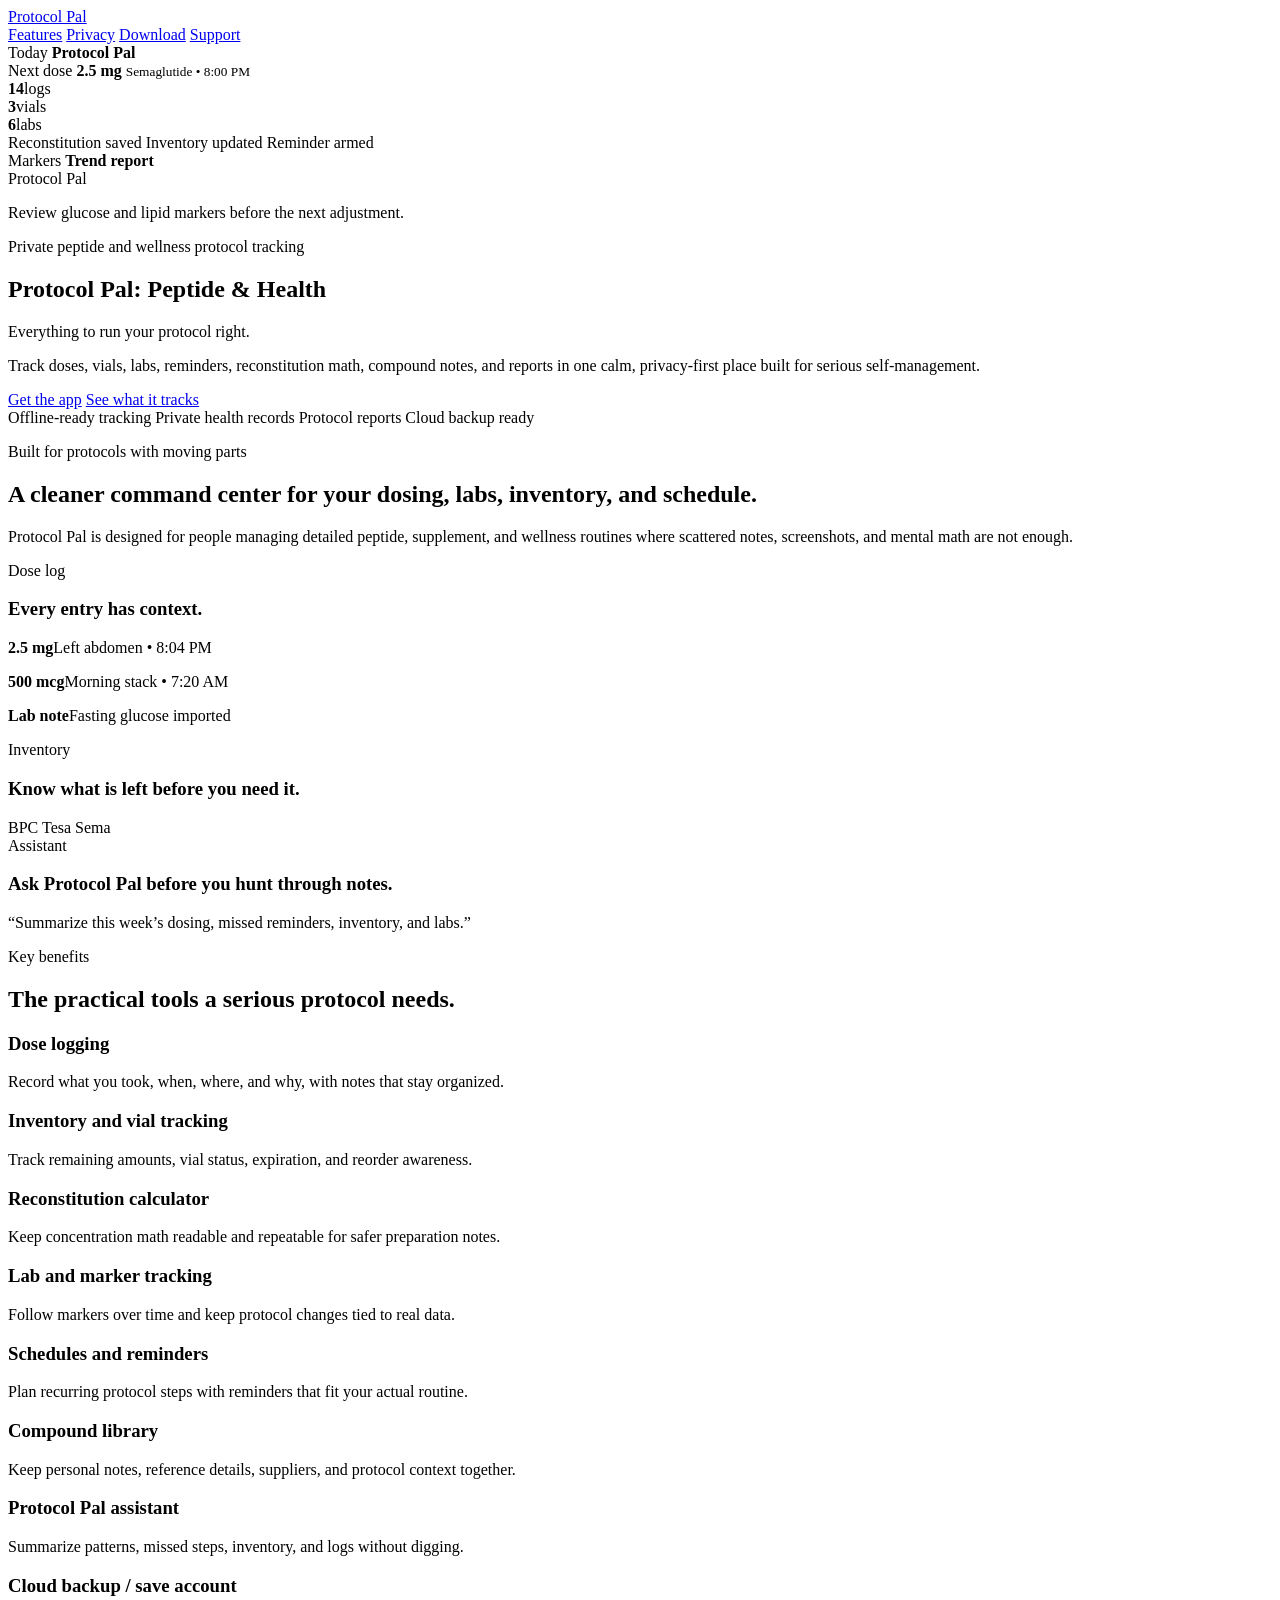
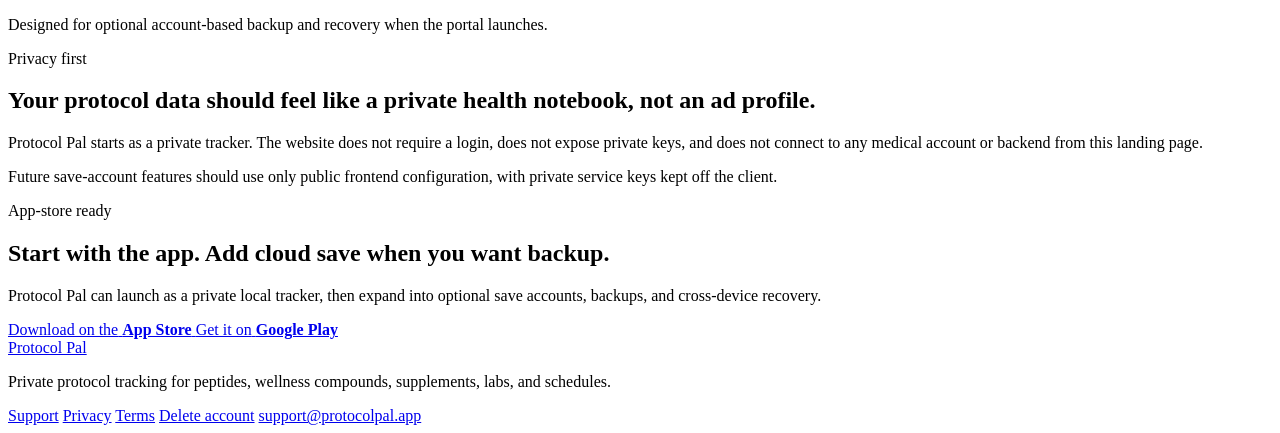
==== index.html @ faa1d66f "Add Protocol Pal landing page" ====
<!doctype html>
<html lang="en">
  <head>
    <meta charset="UTF-8" />
    <meta name="viewport" content="width=device-width, initial-scale=1.0" />
    <meta
      name="description"
      content="Protocol Pal: Peptide & Health is a private protocol tracker for peptides, wellness compounds, supplements, labs, schedules, inventory, dosing, reconstitution, reminders, and reports."
    />
    <meta name="theme-color" content="#f7faf8" />
    <meta property="og:title" content="Protocol Pal: Peptide & Health" />
    <meta
      property="og:description"
      content="Everything to run your protocol right. Private dose logging, inventory, labs, reminders, and reports."
    />
    <meta property="og:type" content="website" />
    <meta property="og:url" content="https://protocolpal.app" />
    <link rel="icon" href='data:image/svg+xml,<svg xmlns="http://www.w3.org/2000/svg" viewBox="0 0 64 64"><rect width="64" height="64" rx="14" fill="%2314211c"/><path d="M16 34c12 1 19-8 32-4-5 11-14 18-28 16 7-2 12-6 15-11-6 3-12 4-19-1z" fill="%2334b7ad"/><path d="M18 20c12-4 23-1 29 7-14-4-21 4-31 3 2-4 4-7 2-10z" fill="%23d6aa54"/></svg>' />
    <link rel="stylesheet" href="/styles.css" />
    <title>Protocol Pal: Peptide & Health</title>
  </head>
  <body>
    <header class="site-header">
      <a class="brand" href="/" aria-label="Protocol Pal home">
        <span class="logo-mark" aria-hidden="true"></span>
        <span>Protocol Pal</span>
      </a>
      <nav aria-label="Primary">
        <a href="#features">Features</a>
        <a href="#privacy">Privacy</a>
        <a href="#download">Download</a>
        <a href="/support.html">Support</a>
      </nav>
    </header>

    <main>
      <section class="hero" aria-labelledby="hero-title">
        <div class="hero-backdrop" aria-hidden="true">
          <div class="device-stack">
            <div class="phone phone-primary">
              <div class="phone-top"></div>
              <div class="screen">
                <div class="screen-header">
                  <span>Today</span>
                  <strong>Protocol Pal</strong>
                </div>
                <div class="dose-card">
                  <span>Next dose</span>
                  <strong>2.5 mg</strong>
                  <small>Semaglutide • 8:00 PM</small>
                </div>
                <div class="metric-row">
                  <div><strong>14</strong><span>logs</span></div>
                  <div><strong>3</strong><span>vials</span></div>
                  <div><strong>6</strong><span>labs</span></div>
                </div>
                <div class="mini-list">
                  <span><b></b> Reconstitution saved</span>
                  <span><b></b> Inventory updated</span>
                  <span><b></b> Reminder armed</span>
                </div>
              </div>
            </div>
            <div class="phone phone-secondary">
              <div class="phone-top"></div>
              <div class="screen lab-screen">
                <div class="screen-header">
                  <span>Markers</span>
                  <strong>Trend report</strong>
                </div>
                <div class="chart-bars">
                  <i style="height: 46%"></i>
                  <i style="height: 68%"></i>
                  <i style="height: 38%"></i>
                  <i style="height: 82%"></i>
                  <i style="height: 58%"></i>
                </div>
                <div class="assistant-note">
                  <span>Protocol Pal</span>
                  <p>Review glucose and lipid markers before the next adjustment.</p>
                </div>
              </div>
            </div>
          </div>
        </div>

        <div class="hero-content">
          <p class="eyebrow">Private peptide and wellness protocol tracking</p>
          <h1 id="hero-title">Protocol Pal: Peptide &amp; Health</h1>
          <p class="hero-line">Everything to run your protocol right.</p>
          <p class="hero-copy">
            Track doses, vials, labs, reminders, reconstitution math, compound notes, and reports in one
            calm, privacy-first place built for serious self-management.
          </p>
          <div class="hero-actions">
            <a class="button primary" href="#download">Get the app</a>
            <a class="button secondary" href="#features">See what it tracks</a>
          </div>
        </div>
      </section>

      <section class="proof-strip" aria-label="Protocol Pal highlights">
        <span>Offline-ready tracking</span>
        <span>Private health records</span>
        <span>Protocol reports</span>
        <span>Cloud backup ready</span>
      </section>

      <section class="section intro-section" aria-labelledby="intro-title">
        <div>
          <p class="eyebrow">Built for protocols with moving parts</p>
          <h2 id="intro-title">A cleaner command center for your dosing, labs, inventory, and schedule.</h2>
        </div>
        <p>
          Protocol Pal is designed for people managing detailed peptide, supplement, and wellness routines
          where scattered notes, screenshots, and mental math are not enough.
        </p>
      </section>

      <section class="screens-section" aria-label="App screenshots and mockups">
        <div class="mockup-grid">
          <article class="mockup-panel">
            <span class="panel-label">Dose log</span>
            <h3>Every entry has context.</h3>
            <div class="timeline">
              <p><b>2.5 mg</b><span>Left abdomen • 8:04 PM</span></p>
              <p><b>500 mcg</b><span>Morning stack • 7:20 AM</span></p>
              <p><b>Lab note</b><span>Fasting glucose imported</span></p>
            </div>
          </article>
          <article class="mockup-panel tall">
            <span class="panel-label">Inventory</span>
            <h3>Know what is left before you need it.</h3>
            <div class="vial-board">
              <span style="--level: 74%">BPC</span>
              <span style="--level: 42%">Tesa</span>
              <span style="--level: 21%">Sema</span>
            </div>
          </article>
          <article class="mockup-panel assistant">
            <span class="panel-label">Assistant</span>
            <h3>Ask Protocol Pal before you hunt through notes.</h3>
            <p>“Summarize this week’s dosing, missed reminders, inventory, and labs.”</p>
          </article>
        </div>
      </section>

      <section class="section feature-section" id="features" aria-labelledby="features-title">
        <div class="section-heading">
          <p class="eyebrow">Key benefits</p>
          <h2 id="features-title">The practical tools a serious protocol needs.</h2>
        </div>
        <div class="feature-grid">
          <article>
            <span class="icon-dot"></span>
            <h3>Dose logging</h3>
            <p>Record what you took, when, where, and why, with notes that stay organized.</p>
          </article>
          <article>
            <span class="icon-dot"></span>
            <h3>Inventory and vial tracking</h3>
            <p>Track remaining amounts, vial status, expiration, and reorder awareness.</p>
          </article>
          <article>
            <span class="icon-dot"></span>
            <h3>Reconstitution calculator</h3>
            <p>Keep concentration math readable and repeatable for safer preparation notes.</p>
          </article>
          <article>
            <span class="icon-dot"></span>
            <h3>Lab and marker tracking</h3>
            <p>Follow markers over time and keep protocol changes tied to real data.</p>
          </article>
          <article>
            <span class="icon-dot"></span>
            <h3>Schedules and reminders</h3>
            <p>Plan recurring protocol steps with reminders that fit your actual routine.</p>
          </article>
          <article>
            <span class="icon-dot"></span>
            <h3>Compound library</h3>
            <p>Keep personal notes, reference details, suppliers, and protocol context together.</p>
          </article>
          <article>
            <span class="icon-dot"></span>
            <h3>Protocol Pal assistant</h3>
            <p>Summarize patterns, missed steps, inventory, and logs without digging.</p>
          </article>
          <article>
            <span class="icon-dot"></span>
            <h3>Cloud backup / save account</h3>
            <p>Designed for optional account-based backup and recovery when the portal launches.</p>
          </article>
        </div>
      </section>

      <section class="privacy-band" id="privacy" aria-labelledby="privacy-title">
        <div>
          <p class="eyebrow">Privacy first</p>
          <h2 id="privacy-title">Your protocol data should feel like a private health notebook, not an ad profile.</h2>
        </div>
        <div class="privacy-copy">
          <p>
            Protocol Pal starts as a private tracker. The website does not require a login, does not expose
            private keys, and does not connect to any medical account or backend from this landing page.
          </p>
          <p>
            Future save-account features should use only public frontend configuration, with private service
            keys kept off the client.
          </p>
        </div>
      </section>

      <section class="download-section" id="download" aria-labelledby="download-title">
        <div class="download-copy">
          <p class="eyebrow">App-store ready</p>
          <h2 id="download-title">Start with the app. Add cloud save when you want backup.</h2>
          <p>
            Protocol Pal can launch as a private local tracker, then expand into optional save accounts,
            backups, and cross-device recovery.
          </p>
        </div>
        <div class="store-buttons" aria-label="Download links">
          <a class="store-button" href="mailto:support@protocolpal.app?subject=Protocol%20Pal%20iOS%20launch">
            <span>Download on the</span>
            <strong>App Store</strong>
          </a>
          <a class="store-button" href="mailto:support@protocolpal.app?subject=Protocol%20Pal%20Android%20launch">
            <span>Get it on</span>
            <strong>Google Play</strong>
          </a>
        </div>
      </section>
    </main>

    <footer class="site-footer">
      <div>
        <a class="footer-brand" href="/">
          <span class="logo-mark" aria-hidden="true"></span>
          <span>Protocol Pal</span>
        </a>
        <p>Private protocol tracking for peptides, wellness compounds, supplements, labs, and schedules.</p>
      </div>
      <nav aria-label="Footer">
        <a href="/support.html">Support</a>
        <a href="/privacy.html">Privacy</a>
        <a href="/terms.html">Terms</a>
        <a href="/delete-account.html">Delete account</a>
        <a href="mailto:support@protocolpal.app">support@protocolpal.app</a>
      </nav>
    </footer>
  </body>
</html>
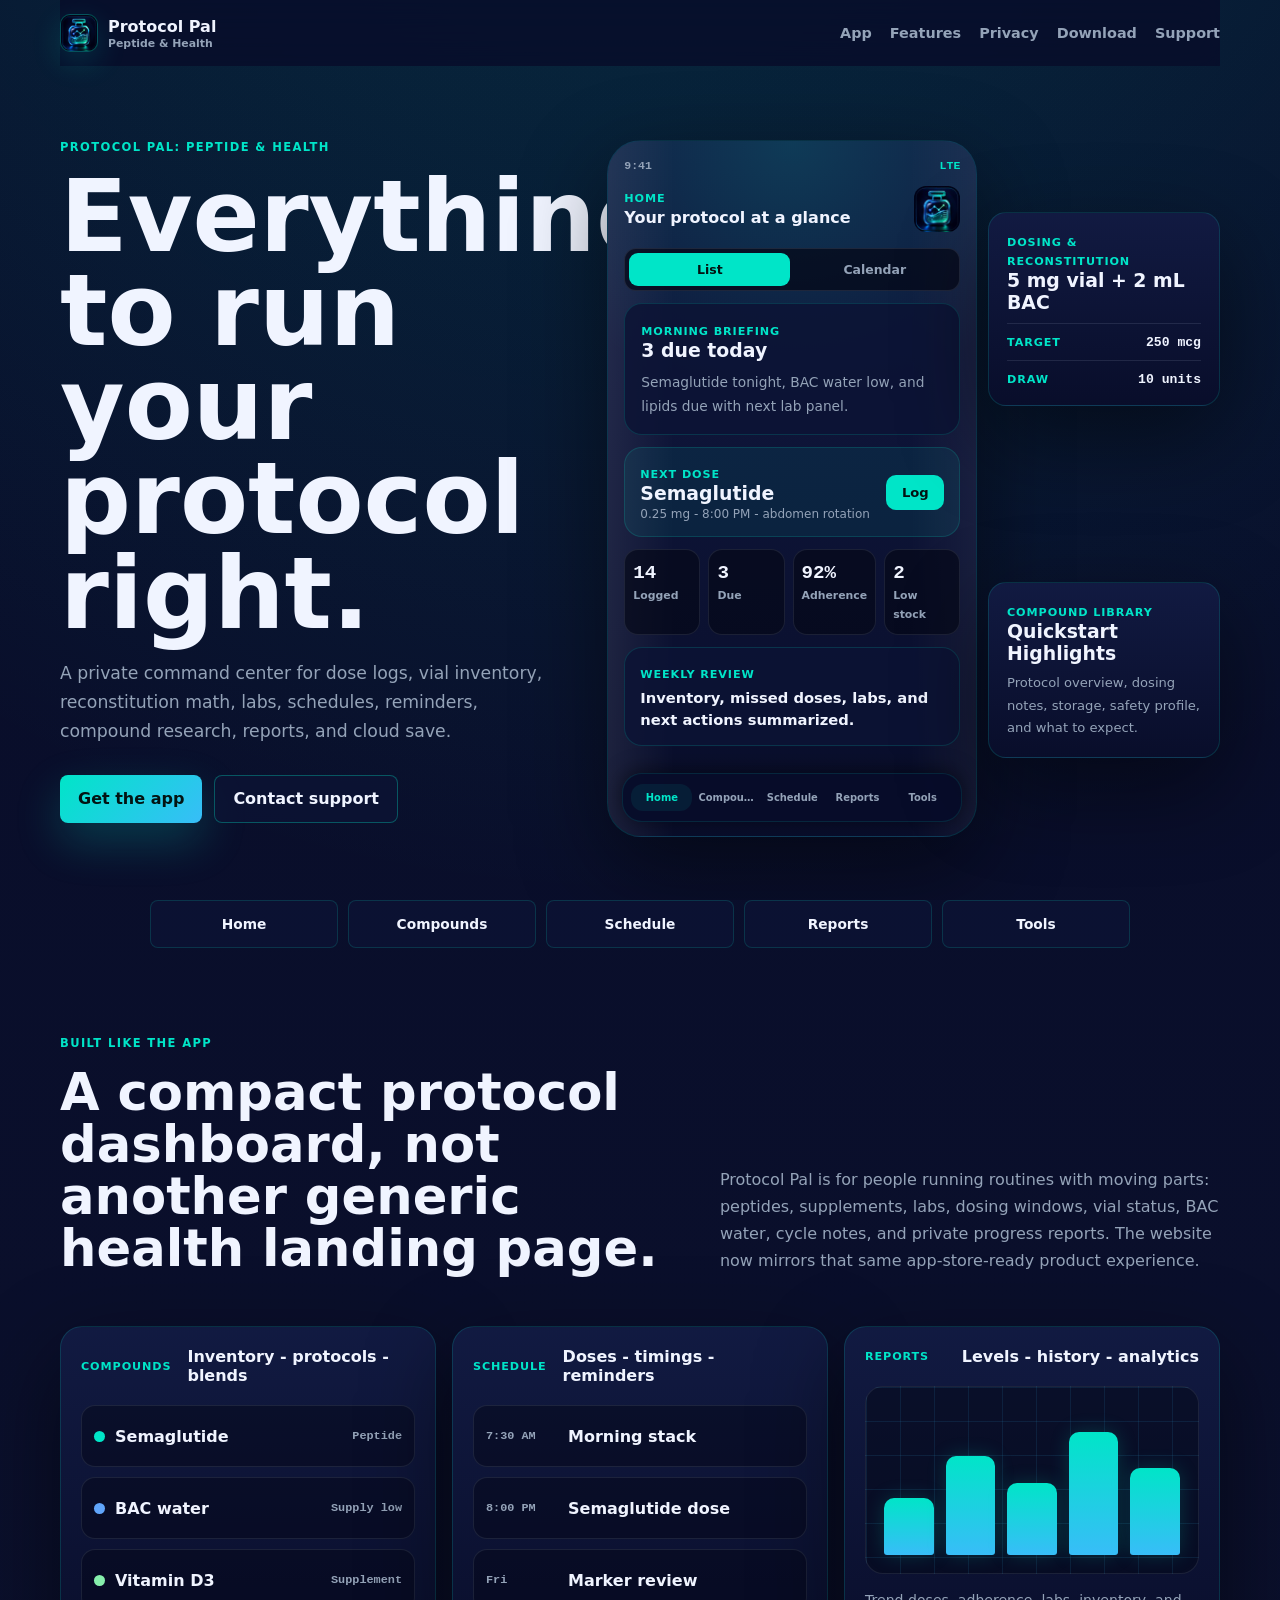
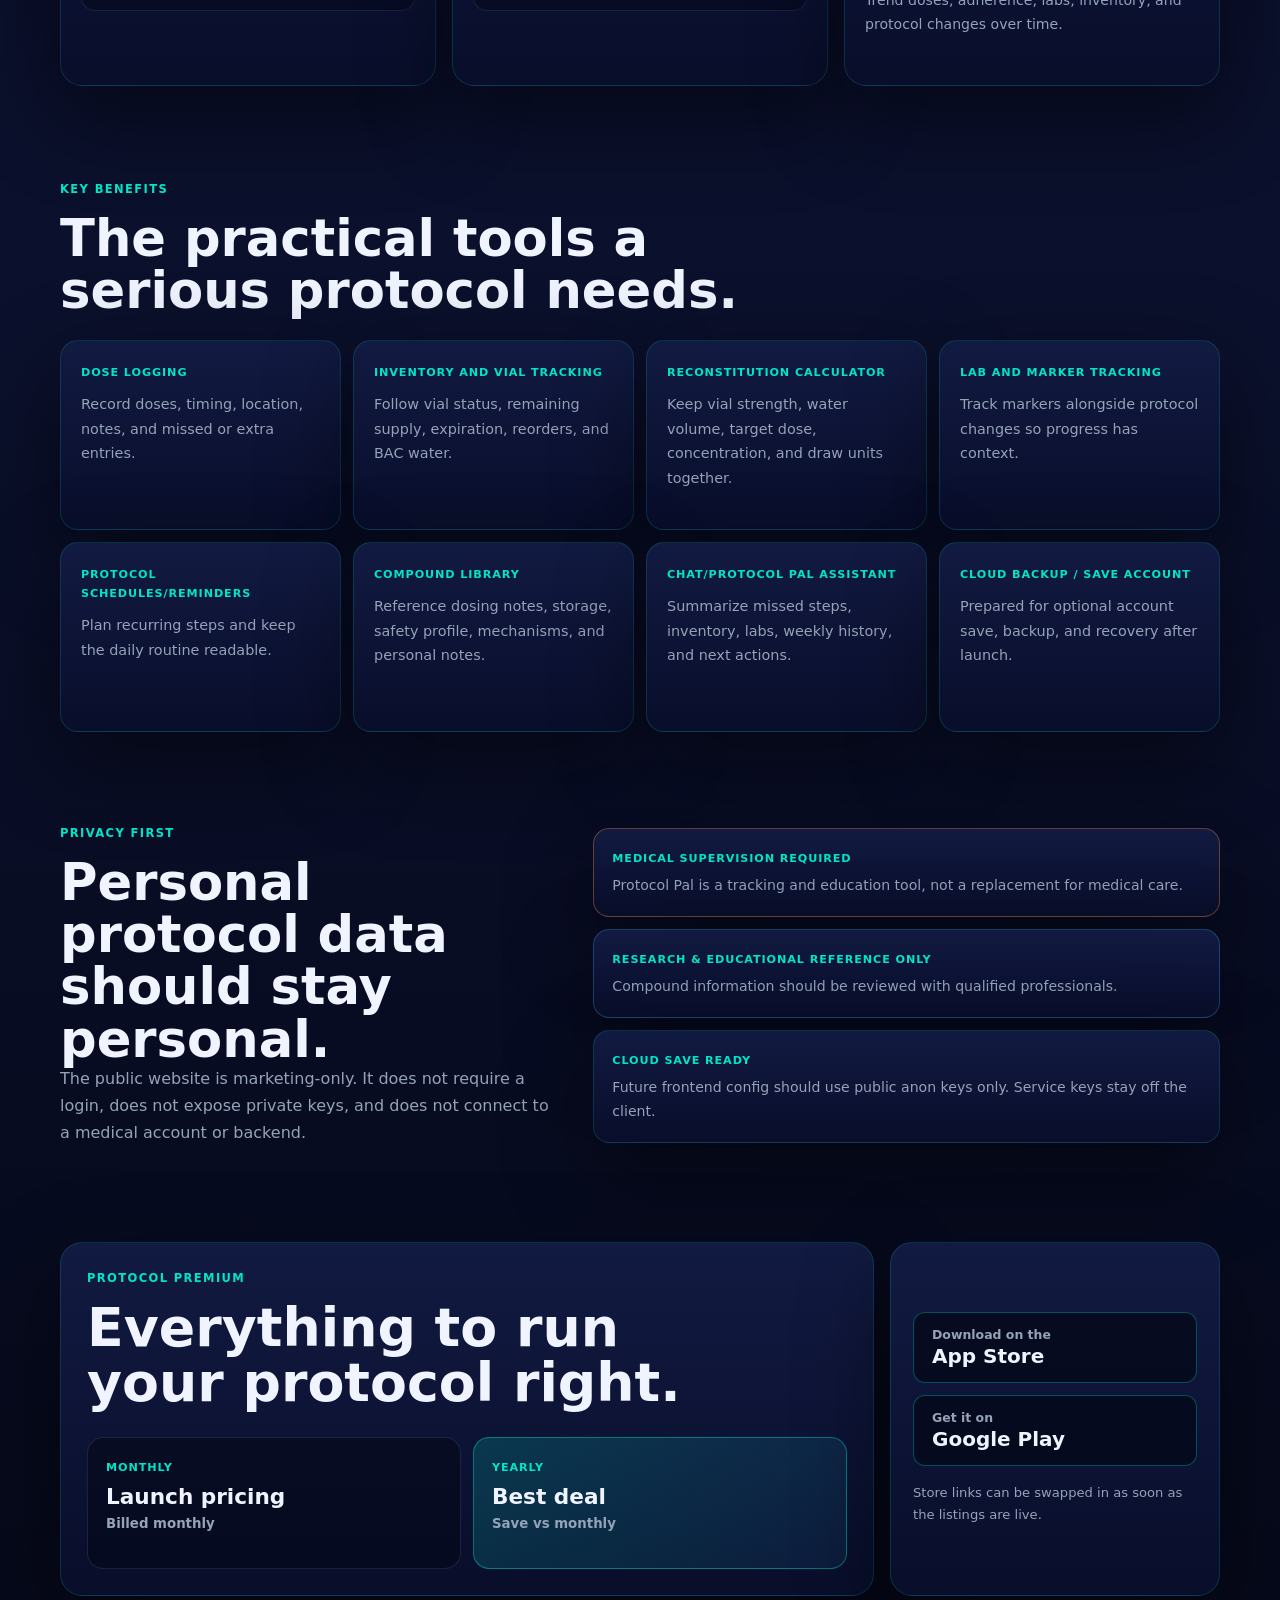
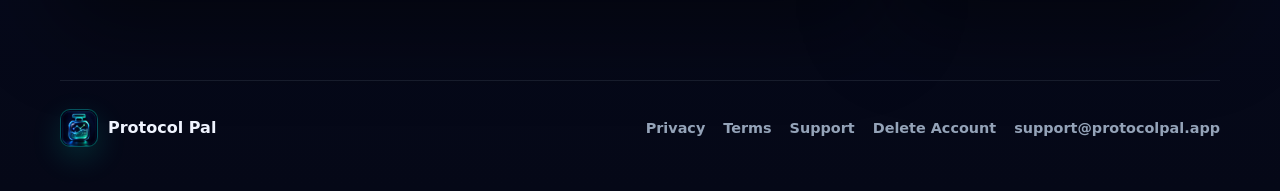
==== commit 43ab7303: "Redesign landing page to match Protocol Pal app" ====
--- a/index.html
+++ b/index.html
@@ -7,25 +7,30 @@
       name="description"
       content="Protocol Pal: Peptide & Health is a private protocol tracker for peptides, wellness compounds, supplements, labs, schedules, inventory, dosing, reconstitution, reminders, and reports."
     />
-    <meta name="theme-color" content="#f7faf8" />
+    <meta name="theme-color" content="#080d2a" />
     <meta property="og:title" content="Protocol Pal: Peptide & Health" />
     <meta
       property="og:description"
-      content="Everything to run your protocol right. Private dose logging, inventory, labs, reminders, and reports."
+      content="Everything to run your protocol right. Private dose logging, inventory, labs, reminders, reconstitution, and reports."
     />
     <meta property="og:type" content="website" />
     <meta property="og:url" content="https://protocolpal.app" />
-    <link rel="icon" href='data:image/svg+xml,<svg xmlns="http://www.w3.org/2000/svg" viewBox="0 0 64 64"><rect width="64" height="64" rx="14" fill="%2314211c"/><path d="M16 34c12 1 19-8 32-4-5 11-14 18-28 16 7-2 12-6 15-11-6 3-12 4-19-1z" fill="%2334b7ad"/><path d="M18 20c12-4 23-1 29 7-14-4-21 4-31 3 2-4 4-7 2-10z" fill="%23d6aa54"/></svg>' />
+    <link rel="icon" href="[data-uri]" />
+    <link rel="apple-touch-icon" href="[data-uri]" />
     <link rel="stylesheet" href="/styles.css" />
     <title>Protocol Pal: Peptide & Health</title>
   </head>
   <body>
     <header class="site-header">
       <a class="brand" href="/" aria-label="Protocol Pal home">
-        <span class="logo-mark" aria-hidden="true"></span>
-        <span>Protocol Pal</span>
+        <span class="brand-icon" aria-hidden="true"></span>
+        <span>
+          <strong>Protocol Pal</strong>
+          <small>Peptide &amp; Health</small>
+        </span>
       </a>
       <nav aria-label="Primary">
+        <a href="#app">App</a>
         <a href="#features">Features</a>
         <a href="#privacy">Privacy</a>
         <a href="#download">Download</a>
@@ -34,115 +39,144 @@
     </header>
 
     <main>
-      <section class="hero" aria-labelledby="hero-title">
-        <div class="hero-backdrop" aria-hidden="true">
-          <div class="device-stack">
-            <div class="phone phone-primary">
-              <div class="phone-top"></div>
-              <div class="screen">
-                <div class="screen-header">
-                  <span>Today</span>
-                  <strong>Protocol Pal</strong>
+      <section class="hero" id="app" aria-labelledby="hero-title">
+        <div class="hero-shell">
+          <div class="hero-copy">
+            <p class="eyebrow">Protocol Pal: Peptide &amp; Health</p>
+            <h1 id="hero-title">Everything to run your protocol right.</h1>
+            <p>
+              A private command center for dose logs, vial inventory, reconstitution math, labs,
+              schedules, reminders, compound research, reports, and cloud save.
+            </p>
+            <div class="hero-actions">
+              <a class="button primary" href="#download">Get the app</a>
+              <a class="button secondary" href="mailto:support@protocolpal.app">Contact support</a>
+            </div>
+          </div>
+
+          <div class="app-showcase" aria-label="Protocol Pal app mockup">
+            <div class="phone-frame main-phone">
+              <div class="phone-status">
+                <span>9:41</span>
+                <span class="status-dots">LTE</span>
+              </div>
+              <div class="app-header">
+                <div>
+                  <span>Home</span>
+                  <strong>Your protocol at a glance</strong>
                 </div>
-                <div class="dose-card">
+                <span class="app-badge" aria-hidden="true"></span>
+              </div>
+              <div class="segmented">
+                <span class="active">List</span>
+                <span>Calendar</span>
+              </div>
+              <article class="briefing-card">
+                <div>
+                  <span>Morning Briefing</span>
+                  <strong>3 due today</strong>
+                </div>
+                <p>Semaglutide tonight, BAC water low, and lipids due with next lab panel.</p>
+              </article>
+              <article class="next-dose">
+                <div>
                   <span>Next dose</span>
-                  <strong>2.5 mg</strong>
-                  <small>Semaglutide • 8:00 PM</small>
+                  <strong>Semaglutide</strong>
+                  <small>0.25 mg - 8:00 PM - abdomen rotation</small>
                 </div>
-                <div class="metric-row">
-                  <div><strong>14</strong><span>logs</span></div>
-                  <div><strong>3</strong><span>vials</span></div>
-                  <div><strong>6</strong><span>labs</span></div>
-                </div>
-                <div class="mini-list">
-                  <span><b></b> Reconstitution saved</span>
-                  <span><b></b> Inventory updated</span>
-                  <span><b></b> Reminder armed</span>
-                </div>
-              </div>
-            </div>
-            <div class="phone phone-secondary">
-              <div class="phone-top"></div>
-              <div class="screen lab-screen">
-                <div class="screen-header">
-                  <span>Markers</span>
-                  <strong>Trend report</strong>
-                </div>
-                <div class="chart-bars">
-                  <i style="height: 46%"></i>
-                  <i style="height: 68%"></i>
-                  <i style="height: 38%"></i>
-                  <i style="height: 82%"></i>
-                  <i style="height: 58%"></i>
-                </div>
-                <div class="assistant-note">
-                  <span>Protocol Pal</span>
-                  <p>Review glucose and lipid markers before the next adjustment.</p>
-                </div>
-              </div>
-            </div>
-          </div>
-        </div>
-
-        <div class="hero-content">
-          <p class="eyebrow">Private peptide and wellness protocol tracking</p>
-          <h1 id="hero-title">Protocol Pal: Peptide &amp; Health</h1>
-          <p class="hero-line">Everything to run your protocol right.</p>
-          <p class="hero-copy">
-            Track doses, vials, labs, reminders, reconstitution math, compound notes, and reports in one
-            calm, privacy-first place built for serious self-management.
-          </p>
-          <div class="hero-actions">
-            <a class="button primary" href="#download">Get the app</a>
-            <a class="button secondary" href="#features">See what it tracks</a>
-          </div>
-        </div>
-      </section>
-
-      <section class="proof-strip" aria-label="Protocol Pal highlights">
-        <span>Offline-ready tracking</span>
-        <span>Private health records</span>
-        <span>Protocol reports</span>
-        <span>Cloud backup ready</span>
-      </section>
-
-      <section class="section intro-section" aria-labelledby="intro-title">
+                <a href="#download">Log</a>
+              </article>
+              <div class="metric-grid">
+                <div><strong>14</strong><span>Logged</span></div>
+                <div><strong>3</strong><span>Due</span></div>
+                <div><strong>92%</strong><span>Adherence</span></div>
+                <div><strong>2</strong><span>Low stock</span></div>
+              </div>
+              <div class="mini-report">
+                <span>Weekly review</span>
+                <strong>Inventory, missed doses, labs, and next actions summarized.</strong>
+              </div>
+              <nav class="app-dock" aria-label="App navigation mockup">
+                <span class="active">Home</span>
+                <span>Compounds</span>
+                <span>Schedule</span>
+                <span>Reports</span>
+                <span>Tools</span>
+              </nav>
+            </div>
+
+            <div class="side-card calc-card">
+              <span>Dosing &amp; Reconstitution</span>
+              <strong>5 mg vial + 2 mL BAC</strong>
+              <div class="calc-row"><span>Target</span><b>250 mcg</b></div>
+              <div class="calc-row"><span>Draw</span><b>10 units</b></div>
+            </div>
+            <div class="side-card library-card">
+              <span>Compound library</span>
+              <strong>Quickstart Highlights</strong>
+              <p>Protocol overview, dosing notes, storage, safety profile, and what to expect.</p>
+            </div>
+          </div>
+        </div>
+      </section>
+
+      <section class="module-strip" aria-label="Protocol Pal modules">
+        <span>Home</span>
+        <span>Compounds</span>
+        <span>Schedule</span>
+        <span>Reports</span>
+        <span>Tools</span>
+      </section>
+
+      <section class="section two-column" aria-labelledby="command-title">
         <div>
-          <p class="eyebrow">Built for protocols with moving parts</p>
-          <h2 id="intro-title">A cleaner command center for your dosing, labs, inventory, and schedule.</h2>
+          <p class="eyebrow">Built like the app</p>
+          <h2 id="command-title">A compact protocol dashboard, not another generic health landing page.</h2>
         </div>
         <p>
-          Protocol Pal is designed for people managing detailed peptide, supplement, and wellness routines
-          where scattered notes, screenshots, and mental math are not enough.
+          Protocol Pal is for people running routines with moving parts: peptides, supplements,
+          labs, dosing windows, vial status, BAC water, cycle notes, and private progress reports.
+          The website now mirrors that same app-store-ready product experience.
         </p>
       </section>
 
-      <section class="screens-section" aria-label="App screenshots and mockups">
-        <div class="mockup-grid">
-          <article class="mockup-panel">
-            <span class="panel-label">Dose log</span>
-            <h3>Every entry has context.</h3>
-            <div class="timeline">
-              <p><b>2.5 mg</b><span>Left abdomen • 8:04 PM</span></p>
-              <p><b>500 mcg</b><span>Morning stack • 7:20 AM</span></p>
-              <p><b>Lab note</b><span>Fasting glucose imported</span></p>
-            </div>
-          </article>
-          <article class="mockup-panel tall">
-            <span class="panel-label">Inventory</span>
-            <h3>Know what is left before you need it.</h3>
-            <div class="vial-board">
-              <span style="--level: 74%">BPC</span>
-              <span style="--level: 42%">Tesa</span>
-              <span style="--level: 21%">Sema</span>
-            </div>
-          </article>
-          <article class="mockup-panel assistant">
-            <span class="panel-label">Assistant</span>
-            <h3>Ask Protocol Pal before you hunt through notes.</h3>
-            <p>“Summarize this week’s dosing, missed reminders, inventory, and labs.”</p>
-          </article>
-        </div>
+      <section class="screen-wall" aria-label="Protocol Pal app surfaces">
+        <article class="screen-panel">
+          <div class="panel-top">
+            <span>Compounds</span>
+            <strong>Inventory - protocols - blends</strong>
+          </div>
+          <div class="compound-list">
+            <div><b class="dot peptide"></b><span>Semaglutide</span><strong>Peptide</strong></div>
+            <div><b class="dot supply"></b><span>BAC water</span><strong>Supply low</strong></div>
+            <div><b class="dot supplement"></b><span>Vitamin D3</span><strong>Supplement</strong></div>
+          </div>
+        </article>
+        <article class="screen-panel">
+          <div class="panel-top">
+            <span>Schedule</span>
+            <strong>Doses - timings - reminders</strong>
+          </div>
+          <div class="schedule-stack">
+            <div><time>7:30 AM</time><span>Morning stack</span></div>
+            <div><time>8:00 PM</time><span>Semaglutide dose</span></div>
+            <div><time>Fri</time><span>Marker review</span></div>
+          </div>
+        </article>
+        <article class="screen-panel">
+          <div class="panel-top">
+            <span>Reports</span>
+            <strong>Levels - history - analytics</strong>
+          </div>
+          <div class="chart-card">
+            <i style="height: 38%"></i>
+            <i style="height: 66%"></i>
+            <i style="height: 48%"></i>
+            <i style="height: 82%"></i>
+            <i style="height: 58%"></i>
+          </div>
+          <p class="panel-note">Trend doses, adherence, labs, inventory, and protocol changes over time.</p>
+        </article>
       </section>
 
       <section class="section feature-section" id="features" aria-labelledby="features-title">
@@ -152,75 +186,83 @@
         </div>
         <div class="feature-grid">
           <article>
-            <span class="icon-dot"></span>
-            <h3>Dose logging</h3>
-            <p>Record what you took, when, where, and why, with notes that stay organized.</p>
-          </article>
-          <article>
-            <span class="icon-dot"></span>
-            <h3>Inventory and vial tracking</h3>
-            <p>Track remaining amounts, vial status, expiration, and reorder awareness.</p>
-          </article>
-          <article>
-            <span class="icon-dot"></span>
-            <h3>Reconstitution calculator</h3>
-            <p>Keep concentration math readable and repeatable for safer preparation notes.</p>
-          </article>
-          <article>
-            <span class="icon-dot"></span>
-            <h3>Lab and marker tracking</h3>
-            <p>Follow markers over time and keep protocol changes tied to real data.</p>
-          </article>
-          <article>
-            <span class="icon-dot"></span>
-            <h3>Schedules and reminders</h3>
-            <p>Plan recurring protocol steps with reminders that fit your actual routine.</p>
-          </article>
-          <article>
-            <span class="icon-dot"></span>
-            <h3>Compound library</h3>
-            <p>Keep personal notes, reference details, suppliers, and protocol context together.</p>
-          </article>
-          <article>
-            <span class="icon-dot"></span>
-            <h3>Protocol Pal assistant</h3>
-            <p>Summarize patterns, missed steps, inventory, and logs without digging.</p>
-          </article>
-          <article>
-            <span class="icon-dot"></span>
-            <h3>Cloud backup / save account</h3>
-            <p>Designed for optional account-based backup and recovery when the portal launches.</p>
+            <span>Dose logging</span>
+            <p>Record doses, timing, location, notes, and missed or extra entries.</p>
+          </article>
+          <article>
+            <span>Inventory and vial tracking</span>
+            <p>Follow vial status, remaining supply, expiration, reorders, and BAC water.</p>
+          </article>
+          <article>
+            <span>Reconstitution calculator</span>
+            <p>Keep vial strength, water volume, target dose, concentration, and draw units together.</p>
+          </article>
+          <article>
+            <span>Lab and marker tracking</span>
+            <p>Track markers alongside protocol changes so progress has context.</p>
+          </article>
+          <article>
+            <span>Protocol schedules/reminders</span>
+            <p>Plan recurring steps and keep the daily routine readable.</p>
+          </article>
+          <article>
+            <span>Compound library</span>
+            <p>Reference dosing notes, storage, safety profile, mechanisms, and personal notes.</p>
+          </article>
+          <article>
+            <span>Chat/Protocol Pal assistant</span>
+            <p>Summarize missed steps, inventory, labs, weekly history, and next actions.</p>
+          </article>
+          <article>
+            <span>Cloud backup / save account</span>
+            <p>Prepared for optional account save, backup, and recovery after launch.</p>
           </article>
         </div>
       </section>
 
       <section class="privacy-band" id="privacy" aria-labelledby="privacy-title">
-        <div>
+        <div class="privacy-copy">
           <p class="eyebrow">Privacy first</p>
-          <h2 id="privacy-title">Your protocol data should feel like a private health notebook, not an ad profile.</h2>
-        </div>
-        <div class="privacy-copy">
+          <h2 id="privacy-title">Personal protocol data should stay personal.</h2>
           <p>
-            Protocol Pal starts as a private tracker. The website does not require a login, does not expose
-            private keys, and does not connect to any medical account or backend from this landing page.
+            The public website is marketing-only. It does not require a login, does not expose private
+            keys, and does not connect to a medical account or backend.
           </p>
-          <p>
-            Future save-account features should use only public frontend configuration, with private service
-            keys kept off the client.
-          </p>
+        </div>
+        <div class="disclaimer-stack">
+          <article>
+            <span>Medical Supervision Required</span>
+            <p>Protocol Pal is a tracking and education tool, not a replacement for medical care.</p>
+          </article>
+          <article>
+            <span>Research &amp; Educational Reference Only</span>
+            <p>Compound information should be reviewed with qualified professionals.</p>
+          </article>
+          <article>
+            <span>Cloud save ready</span>
+            <p>Future frontend config should use public anon keys only. Service keys stay off the client.</p>
+          </article>
         </div>
       </section>
 
       <section class="download-section" id="download" aria-labelledby="download-title">
-        <div class="download-copy">
-          <p class="eyebrow">App-store ready</p>
-          <h2 id="download-title">Start with the app. Add cloud save when you want backup.</h2>
-          <p>
-            Protocol Pal can launch as a private local tracker, then expand into optional save accounts,
-            backups, and cross-device recovery.
-          </p>
-        </div>
-        <div class="store-buttons" aria-label="Download links">
+        <div class="premium-panel">
+          <p class="eyebrow">Protocol Premium</p>
+          <h2 id="download-title">Everything to run your protocol right.</h2>
+          <div class="plan-grid">
+            <article>
+              <span>Monthly</span>
+              <strong>Launch pricing</strong>
+              <small>Billed monthly</small>
+            </article>
+            <article class="highlight">
+              <span>Yearly</span>
+              <strong>Best deal</strong>
+              <small>Save vs monthly</small>
+            </article>
+          </div>
+        </div>
+        <div class="store-column">
           <a class="store-button" href="mailto:support@protocolpal.app?subject=Protocol%20Pal%20iOS%20launch">
             <span>Download on the</span>
             <strong>App Store</strong>
@@ -229,23 +271,21 @@
             <span>Get it on</span>
             <strong>Google Play</strong>
           </a>
+          <p>Store links can be swapped in as soon as the listings are live.</p>
         </div>
       </section>
     </main>
 
     <footer class="site-footer">
-      <div>
-        <a class="footer-brand" href="/">
-          <span class="logo-mark" aria-hidden="true"></span>
-          <span>Protocol Pal</span>
-        </a>
-        <p>Private protocol tracking for peptides, wellness compounds, supplements, labs, and schedules.</p>
-      </div>
+      <a class="footer-brand" href="/">
+        <span class="brand-icon" aria-hidden="true"></span>
+        <span>Protocol Pal</span>
+      </a>
       <nav aria-label="Footer">
-        <a href="/support.html">Support</a>
         <a href="/privacy.html">Privacy</a>
         <a href="/terms.html">Terms</a>
-        <a href="/delete-account.html">Delete account</a>
+        <a href="/support.html">Support</a>
+        <a href="/delete-account.html">Delete Account</a>
         <a href="mailto:support@protocolpal.app">support@protocolpal.app</a>
       </nav>
     </footer>
--- a/styles.css
+++ b/styles.css
@@ -0,0 +1,996 @@
+:root {
+  color-scheme: dark;
+  --bg: #080d2a;
+  --bg-2: #050817;
+  --panel: #0d1435;
+  --panel-2: #111a42;
+  --panel-3: #0a102c;
+  --text: #f0f4ff;
+  --muted: #94a3b8;
+  --dim: #64748b;
+  --line: rgba(0, 229, 200, 0.16);
+  --line-strong: rgba(0, 229, 200, 0.32);
+  --accent: #00e5c8;
+  --accent-2: #38bdf8;
+  --orange: #ff8c42;
+  --green: #34d399;
+  --red: #f87171;
+  --blue: #60a5fa;
+  --shadow: 0 30px 90px rgba(0, 0, 0, 0.48);
+  --app-icon: url("[data-uri]");
+  font-family:
+    "Plus Jakarta Sans", Inter, ui-sans-serif, system-ui, -apple-system, BlinkMacSystemFont,
+    "Segoe UI", sans-serif;
+  font-synthesis: none;
+  text-rendering: optimizeLegibility;
+}
+
+* {
+  box-sizing: border-box;
+}
+
+html {
+  scroll-behavior: smooth;
+}
+
+body {
+  margin: 0;
+  min-width: 320px;
+  color: var(--text);
+  background:
+    radial-gradient(circle at 50% -12%, rgba(0, 229, 200, 0.16), transparent 34%),
+    linear-gradient(180deg, #080d2a 0%, #0b102c 58%, #050817 100%);
+  -webkit-font-smoothing: antialiased;
+}
+
+a {
+  color: inherit;
+  text-decoration: none;
+}
+
+p,
+h1,
+h2,
+h3 {
+  margin-top: 0;
+}
+
+p {
+  color: var(--muted);
+  line-height: 1.7;
+}
+
+.site-header {
+  position: sticky;
+  top: 0;
+  z-index: 30;
+  display: flex;
+  align-items: center;
+  justify-content: space-between;
+  gap: 18px;
+  width: min(1160px, calc(100% - 32px));
+  margin: 0 auto;
+  padding: 14px 0;
+  background: rgba(8, 13, 42, 0.86);
+  backdrop-filter: blur(18px);
+}
+
+.brand,
+.footer-brand {
+  display: inline-flex;
+  align-items: center;
+  gap: 10px;
+  min-width: 0;
+  font-weight: 950;
+}
+
+.brand > span {
+  display: grid;
+  gap: 1px;
+  min-width: 0;
+}
+
+.brand small {
+  color: var(--muted);
+  font-size: 0.68rem;
+  font-weight: 800;
+}
+
+.brand-icon,
+.logo-mark {
+  width: 38px;
+  height: 38px;
+  flex: 0 0 auto;
+  border: 1px solid rgba(0, 229, 200, 0.32);
+  border-radius: 10px;
+  background: #080d2a var(--app-icon) center / cover no-repeat;
+  box-shadow: 0 10px 30px rgba(0, 229, 200, 0.16);
+}
+
+.logo-mark {
+  display: inline-block;
+}
+
+.site-header nav,
+.site-footer nav {
+  display: flex;
+  align-items: center;
+  gap: 18px;
+  color: var(--muted);
+  font-size: 0.9rem;
+  font-weight: 850;
+}
+
+.site-header nav a,
+.site-footer nav a {
+  transition:
+    color 160ms ease,
+    border-color 160ms ease;
+}
+
+.site-header nav a:hover,
+.site-footer nav a:hover {
+  color: var(--text);
+}
+
+.hero {
+  min-height: calc(100vh - 66px);
+  padding: 54px 0 44px;
+  overflow: hidden;
+}
+
+.hero-shell {
+  display: grid;
+  grid-template-columns: minmax(0, 0.9fr) minmax(420px, 1.1fr);
+  align-items: center;
+  gap: 46px;
+  width: min(1160px, calc(100% - 32px));
+  margin: 0 auto;
+}
+
+.hero-copy {
+  padding: 18px 0;
+}
+
+.eyebrow {
+  margin: 0 0 12px;
+  color: var(--accent);
+  font-size: 0.72rem;
+  font-weight: 950;
+  letter-spacing: 0.12em;
+  text-transform: uppercase;
+}
+
+h1 {
+  max-width: 760px;
+  margin-bottom: 18px;
+  color: var(--text);
+  font-size: clamp(3rem, 8vw, 6.2rem);
+  line-height: 0.95;
+  letter-spacing: 0;
+}
+
+h2 {
+  margin-bottom: 0;
+  color: var(--text);
+  font-size: clamp(2rem, 4vw, 4rem);
+  line-height: 1.02;
+  letter-spacing: 0;
+}
+
+h3 {
+  color: var(--text);
+  line-height: 1.16;
+}
+
+.hero-copy p:not(.eyebrow) {
+  max-width: 590px;
+  font-size: 1.08rem;
+}
+
+.hero-actions {
+  display: flex;
+  flex-wrap: wrap;
+  gap: 12px;
+  margin-top: 28px;
+}
+
+.button {
+  display: inline-flex;
+  align-items: center;
+  justify-content: center;
+  min-height: 48px;
+  padding: 0 18px;
+  border-radius: 8px;
+  font-weight: 950;
+  white-space: nowrap;
+}
+
+.button.primary {
+  color: #031413;
+  background: linear-gradient(135deg, #00e5c8, #38bdf8);
+  box-shadow: 0 18px 46px rgba(0, 229, 200, 0.22);
+}
+
+.button.secondary {
+  color: var(--text);
+  border: 1px solid var(--line-strong);
+  background: rgba(13, 20, 53, 0.72);
+}
+
+.app-showcase {
+  position: relative;
+  min-height: 680px;
+}
+
+.phone-frame,
+.side-card,
+.screen-panel,
+.feature-grid article,
+.disclaimer-stack article,
+.premium-panel,
+.store-column {
+  border: 1px solid var(--line);
+  background:
+    linear-gradient(180deg, rgba(17, 26, 66, 0.96), rgba(8, 13, 42, 0.96)),
+    var(--panel);
+  box-shadow: var(--shadow);
+}
+
+.phone-frame {
+  position: absolute;
+  left: 0;
+  top: 0;
+  width: min(370px, 100%);
+  min-height: 660px;
+  padding: 18px 16px 78px;
+  border-radius: 34px;
+  overflow: hidden;
+}
+
+.phone-frame::before {
+  content: "";
+  position: absolute;
+  inset: 0;
+  pointer-events: none;
+  background:
+    linear-gradient(90deg, rgba(255, 255, 255, 0.08), transparent 18% 82%, rgba(255, 255, 255, 0.05)),
+    radial-gradient(circle at 50% 0%, rgba(0, 229, 200, 0.16), transparent 38%);
+}
+
+.phone-frame > * {
+  position: relative;
+}
+
+.phone-status,
+.app-header,
+.panel-top,
+.calc-row,
+.site-footer,
+.download-section {
+  display: flex;
+  align-items: center;
+  justify-content: space-between;
+  gap: 16px;
+}
+
+.phone-status {
+  margin-bottom: 14px;
+  color: var(--muted);
+  font-family: "JetBrains Mono", ui-monospace, SFMono-Regular, Menlo, monospace;
+  font-size: 0.72rem;
+  font-weight: 800;
+}
+
+.status-dots {
+  color: var(--accent);
+}
+
+.app-header {
+  margin-bottom: 16px;
+}
+
+.app-header div {
+  display: grid;
+  gap: 3px;
+}
+
+.app-header span,
+.panel-top span,
+.briefing-card span,
+.next-dose span,
+.mini-report span,
+.side-card span,
+.feature-grid article span,
+.disclaimer-stack article span,
+.plan-grid span {
+  color: var(--accent);
+  font-size: 0.7rem;
+  font-weight: 950;
+  letter-spacing: 0.08em;
+  text-transform: uppercase;
+}
+
+.app-header strong,
+.panel-top strong {
+  color: var(--text);
+  font-size: 1rem;
+}
+
+.app-badge {
+  display: inline-block;
+  width: 46px;
+  height: 46px;
+  border-radius: 12px;
+  background: #080d2a var(--app-icon) center / cover no-repeat;
+}
+
+.segmented {
+  display: grid;
+  grid-template-columns: 1fr 1fr;
+  gap: 4px;
+  margin-bottom: 12px;
+  padding: 4px;
+  border: 1px solid rgba(148, 163, 184, 0.16);
+  border-radius: 12px;
+  background: rgba(5, 8, 23, 0.72);
+  color: var(--muted);
+  font-size: 0.78rem;
+  font-weight: 900;
+  text-align: center;
+}
+
+.segmented span {
+  padding: 9px 8px;
+  border-radius: 9px;
+}
+
+.segmented .active {
+  color: #031413;
+  background: var(--accent);
+}
+
+.briefing-card,
+.next-dose,
+.mini-report {
+  margin-bottom: 12px;
+  border: 1px solid var(--line);
+  border-radius: 18px;
+  background: rgba(13, 20, 53, 0.84);
+}
+
+.briefing-card {
+  padding: 16px;
+}
+
+.briefing-card strong,
+.next-dose strong,
+.mini-report strong,
+.side-card strong {
+  display: block;
+  color: var(--text);
+  font-size: 1.18rem;
+}
+
+.briefing-card p {
+  margin: 10px 0 0;
+  font-size: 0.86rem;
+}
+
+.next-dose {
+  display: flex;
+  align-items: center;
+  justify-content: space-between;
+  gap: 12px;
+  padding: 15px;
+  background: rgba(0, 229, 200, 0.08);
+}
+
+.next-dose small {
+  display: block;
+  margin-top: 3px;
+  color: var(--muted);
+  font-size: 0.75rem;
+}
+
+.next-dose a {
+  flex: 0 0 auto;
+  min-width: 58px;
+  padding: 10px 12px;
+  border-radius: 10px;
+  color: #031413;
+  background: var(--accent);
+  font-size: 0.82rem;
+  font-weight: 950;
+  text-align: center;
+}
+
+.metric-grid {
+  display: grid;
+  grid-template-columns: repeat(4, 1fr);
+  gap: 8px;
+  margin-bottom: 12px;
+}
+
+.metric-grid div {
+  min-height: 76px;
+  padding: 12px 8px;
+  border: 1px solid rgba(148, 163, 184, 0.14);
+  border-radius: 14px;
+  background: rgba(5, 8, 23, 0.66);
+}
+
+.metric-grid strong {
+  display: block;
+  color: var(--text);
+  font-family: "JetBrains Mono", ui-monospace, SFMono-Regular, Menlo, monospace;
+  font-size: 1.2rem;
+}
+
+.metric-grid span {
+  color: var(--muted);
+  font-size: 0.68rem;
+  font-weight: 800;
+}
+
+.mini-report {
+  padding: 15px;
+}
+
+.mini-report strong {
+  margin-top: 5px;
+  font-size: 0.92rem;
+  line-height: 1.45;
+}
+
+.app-dock {
+  position: absolute;
+  right: 14px;
+  bottom: 14px;
+  left: 14px;
+  display: grid;
+  grid-template-columns: repeat(5, 1fr);
+  gap: 4px;
+  padding: 10px 8px;
+  border: 1px solid rgba(0, 229, 200, 0.12);
+  border-radius: 20px;
+  background: rgba(8, 13, 42, 0.96);
+  box-shadow: 0 -2px 20px rgba(0, 0, 0, 0.5);
+  color: var(--muted);
+  font-size: 0.62rem;
+  font-weight: 900;
+  text-align: center;
+}
+
+.app-dock span {
+  overflow: hidden;
+  padding: 8px 2px;
+  border-radius: 12px;
+  text-overflow: ellipsis;
+  white-space: nowrap;
+}
+
+.app-dock .active {
+  color: var(--accent);
+  background: rgba(0, 229, 200, 0.08);
+}
+
+.side-card {
+  position: absolute;
+  width: 232px;
+  padding: 18px;
+  border-radius: 18px;
+}
+
+.calc-card {
+  right: 0;
+  top: 72px;
+}
+
+.library-card {
+  right: 0;
+  bottom: 62px;
+}
+
+.side-card p {
+  margin: 8px 0 0;
+  font-size: 0.82rem;
+}
+
+.calc-row {
+  margin-top: 10px;
+  padding: 11px 0 0;
+  border-top: 1px solid rgba(148, 163, 184, 0.16);
+  color: var(--muted);
+  font-size: 0.82rem;
+}
+
+.calc-row b {
+  color: var(--text);
+  font-family: "JetBrains Mono", ui-monospace, SFMono-Regular, Menlo, monospace;
+}
+
+.module-strip {
+  display: grid;
+  grid-template-columns: repeat(5, 1fr);
+  gap: 10px;
+  width: min(980px, calc(100% - 32px));
+  margin: 0 auto 86px;
+}
+
+.module-strip span {
+  min-height: 48px;
+  display: inline-flex;
+  align-items: center;
+  justify-content: center;
+  padding: 0 12px;
+  border: 1px solid var(--line);
+  border-radius: 8px;
+  color: var(--text);
+  background: rgba(13, 20, 53, 0.72);
+  font-size: 0.86rem;
+  font-weight: 950;
+}
+
+.section,
+.screen-wall,
+.privacy-band,
+.download-section,
+.site-footer,
+.legal-page {
+  width: min(1160px, calc(100% - 32px));
+  margin: 0 auto;
+}
+
+.two-column {
+  display: grid;
+  grid-template-columns: 1fr 0.82fr;
+  gap: 50px;
+  align-items: end;
+  padding: 0 0 52px;
+}
+
+.two-column p:last-child {
+  margin-bottom: 0;
+  font-size: 1rem;
+}
+
+.screen-wall {
+  display: grid;
+  grid-template-columns: repeat(3, 1fr);
+  gap: 16px;
+  margin-bottom: 94px;
+}
+
+.screen-panel {
+  min-height: 360px;
+  padding: 20px;
+  border-radius: 22px;
+  overflow: hidden;
+}
+
+.panel-top {
+  margin-bottom: 20px;
+}
+
+.compound-list,
+.schedule-stack {
+  display: grid;
+  gap: 10px;
+}
+
+.compound-list div,
+.schedule-stack div {
+  display: grid;
+  grid-template-columns: auto 1fr auto;
+  align-items: center;
+  gap: 10px;
+  min-height: 62px;
+  padding: 12px;
+  border: 1px solid rgba(148, 163, 184, 0.14);
+  border-radius: 14px;
+  background: rgba(5, 8, 23, 0.48);
+}
+
+.compound-list span,
+.schedule-stack span {
+  color: var(--text);
+  font-weight: 900;
+}
+
+.compound-list strong,
+.schedule-stack time {
+  color: var(--muted);
+  font-family: "JetBrains Mono", ui-monospace, SFMono-Regular, Menlo, monospace;
+  font-size: 0.74rem;
+  font-weight: 850;
+}
+
+.schedule-stack div {
+  grid-template-columns: 72px 1fr;
+}
+
+.dot {
+  width: 11px;
+  height: 11px;
+  border-radius: 999px;
+}
+
+.dot.peptide {
+  background: var(--accent);
+}
+
+.dot.supply {
+  background: var(--blue);
+}
+
+.dot.supplement {
+  background: #86efac;
+}
+
+.chart-card {
+  height: 188px;
+  display: flex;
+  align-items: end;
+  gap: 12px;
+  padding: 18px;
+  border: 1px solid rgba(148, 163, 184, 0.14);
+  border-radius: 18px;
+  background:
+    linear-gradient(rgba(56, 189, 248, 0.1) 1px, transparent 1px),
+    linear-gradient(90deg, rgba(56, 189, 248, 0.1) 1px, transparent 1px),
+    rgba(5, 8, 23, 0.52);
+  background-size: 34px 34px;
+}
+
+.chart-card i {
+  flex: 1;
+  min-width: 18px;
+  border-radius: 10px 10px 3px 3px;
+  background: linear-gradient(180deg, var(--accent), var(--accent-2));
+  box-shadow: 0 0 20px rgba(0, 229, 200, 0.18);
+}
+
+.panel-note {
+  margin: 15px 0 0;
+  font-size: 0.88rem;
+}
+
+.feature-section {
+  padding: 0 0 92px;
+}
+
+.section-heading {
+  max-width: 720px;
+  margin-bottom: 24px;
+}
+
+.feature-grid {
+  display: grid;
+  grid-template-columns: repeat(4, 1fr);
+  gap: 12px;
+}
+
+.feature-grid article {
+  min-height: 190px;
+  padding: 20px;
+  border-radius: 18px;
+}
+
+.feature-grid article p {
+  margin: 12px 0 0;
+  font-size: 0.9rem;
+}
+
+.privacy-band {
+  display: grid;
+  grid-template-columns: 0.8fr 1fr;
+  gap: 32px;
+  align-items: center;
+  padding: 0 0 96px;
+}
+
+.privacy-copy p:last-child {
+  margin-bottom: 0;
+}
+
+.disclaimer-stack {
+  display: grid;
+  gap: 12px;
+}
+
+.disclaimer-stack article {
+  padding: 18px;
+  border-radius: 16px;
+}
+
+.disclaimer-stack article:nth-child(1) {
+  border-color: rgba(255, 140, 66, 0.36);
+}
+
+.disclaimer-stack article:nth-child(2) {
+  border-color: rgba(56, 189, 248, 0.28);
+}
+
+.disclaimer-stack p {
+  margin: 8px 0 0;
+  font-size: 0.88rem;
+}
+
+.download-section {
+  align-items: stretch;
+  gap: 16px;
+  padding-bottom: 84px;
+}
+
+.premium-panel,
+.store-column {
+  border-radius: 22px;
+}
+
+.premium-panel {
+  flex: 1;
+  padding: 26px;
+}
+
+.premium-panel h2 {
+  max-width: 680px;
+  font-size: clamp(2rem, 4.2vw, 4.8rem);
+}
+
+.plan-grid {
+  display: grid;
+  grid-template-columns: repeat(2, 1fr);
+  gap: 12px;
+  margin-top: 26px;
+}
+
+.plan-grid article {
+  min-height: 132px;
+  padding: 18px;
+  border: 1px solid rgba(148, 163, 184, 0.16);
+  border-radius: 16px;
+  background: rgba(5, 8, 23, 0.54);
+}
+
+.plan-grid .highlight {
+  border-color: rgba(0, 229, 200, 0.42);
+  background: linear-gradient(135deg, rgba(0, 229, 200, 0.18), rgba(56, 189, 248, 0.08));
+}
+
+.plan-grid strong {
+  display: block;
+  margin: 9px 0 4px;
+  color: var(--text);
+  font-size: 1.35rem;
+}
+
+.plan-grid small {
+  color: var(--muted);
+  font-weight: 850;
+}
+
+.store-column {
+  width: min(100%, 330px);
+  display: grid;
+  align-content: center;
+  gap: 12px;
+  padding: 22px;
+}
+
+.store-button {
+  display: grid;
+  gap: 2px;
+  min-height: 68px;
+  padding: 14px 18px;
+  border: 1px solid var(--line-strong);
+  border-radius: 12px;
+  background: rgba(5, 8, 23, 0.72);
+}
+
+.store-button span {
+  color: var(--muted);
+  font-size: 0.78rem;
+  font-weight: 850;
+}
+
+.store-button strong {
+  color: var(--text);
+  font-size: 1.25rem;
+}
+
+.store-column p {
+  margin: 4px 0 0;
+  font-size: 0.82rem;
+}
+
+.site-footer {
+  padding: 28px 0 44px;
+  border-top: 1px solid rgba(148, 163, 184, 0.14);
+}
+
+.site-footer nav {
+  flex-wrap: wrap;
+  justify-content: flex-end;
+}
+
+.legal-page {
+  max-width: 840px;
+  padding: 66px 0 90px;
+}
+
+.legal-page h1 {
+  font-size: clamp(2.2rem, 5vw, 4.6rem);
+}
+
+.legal-page h2 {
+  margin: 34px 0 10px;
+  font-size: 1.35rem;
+}
+
+.legal-page a {
+  color: var(--accent);
+  font-weight: 900;
+}
+
+.legal-page li {
+  margin-bottom: 10px;
+  color: var(--muted);
+  line-height: 1.6;
+}
+
+@media (max-width: 980px) {
+  .site-header {
+    align-items: flex-start;
+  }
+
+  .site-header nav {
+    flex-wrap: wrap;
+    justify-content: flex-end;
+    row-gap: 8px;
+  }
+
+  .hero-shell,
+  .two-column,
+  .privacy-band,
+  .download-section {
+    grid-template-columns: 1fr;
+  }
+
+  .hero-shell {
+    gap: 22px;
+  }
+
+  .app-showcase {
+    min-height: 720px;
+  }
+
+  .phone-frame {
+    right: auto;
+    left: 50%;
+    transform: translateX(-50%);
+  }
+
+  .side-card {
+    width: min(250px, calc(50% - 16px));
+  }
+
+  .calc-card {
+    left: 0;
+    right: auto;
+    top: 420px;
+  }
+
+  .library-card {
+    right: 0;
+    bottom: 18px;
+  }
+
+  .screen-wall,
+  .feature-grid {
+    grid-template-columns: repeat(2, 1fr);
+  }
+
+  .store-column {
+    width: 100%;
+  }
+}
+
+@media (max-width: 680px) {
+  .site-header,
+  .site-footer {
+    width: min(100% - 24px, 1160px);
+  }
+
+  .site-header {
+    position: relative;
+    display: grid;
+  }
+
+  .site-header nav,
+  .site-footer nav {
+    justify-content: flex-start;
+    gap: 12px;
+    font-size: 0.82rem;
+  }
+
+  .hero {
+    min-height: 0;
+    padding-top: 24px;
+  }
+
+  .hero-shell,
+  .section,
+  .screen-wall,
+  .privacy-band,
+  .download-section,
+  .legal-page {
+    width: min(100% - 24px, 1160px);
+  }
+
+  h1 {
+    font-size: clamp(2.5rem, 14vw, 4.3rem);
+  }
+
+  .app-showcase {
+    min-height: 742px;
+  }
+
+  .phone-frame {
+    width: min(100%, 360px);
+    min-height: 640px;
+    padding-right: 13px;
+    padding-left: 13px;
+  }
+
+  .metric-grid {
+    grid-template-columns: repeat(2, 1fr);
+  }
+
+  .side-card {
+    position: relative;
+    inset: auto;
+    width: 100%;
+    margin-top: 12px;
+  }
+
+  .main-phone {
+    position: relative;
+    left: auto;
+    transform: none;
+  }
+
+  .app-showcase {
+    display: grid;
+    min-height: 0;
+  }
+
+  .module-strip {
+    grid-template-columns: repeat(2, 1fr);
+    width: min(100% - 24px, 980px);
+    margin-bottom: 58px;
+  }
+
+  .module-strip span:last-child {
+    grid-column: 1 / -1;
+  }
+
+  .screen-wall,
+  .feature-grid,
+  .plan-grid {
+    grid-template-columns: 1fr;
+  }
+
+  .feature-grid article {
+    min-height: 0;
+  }
+
+  .privacy-band,
+  .download-section {
+    padding-bottom: 62px;
+  }
+
+  .app-dock {
+    font-size: 0.58rem;
+  }
+}
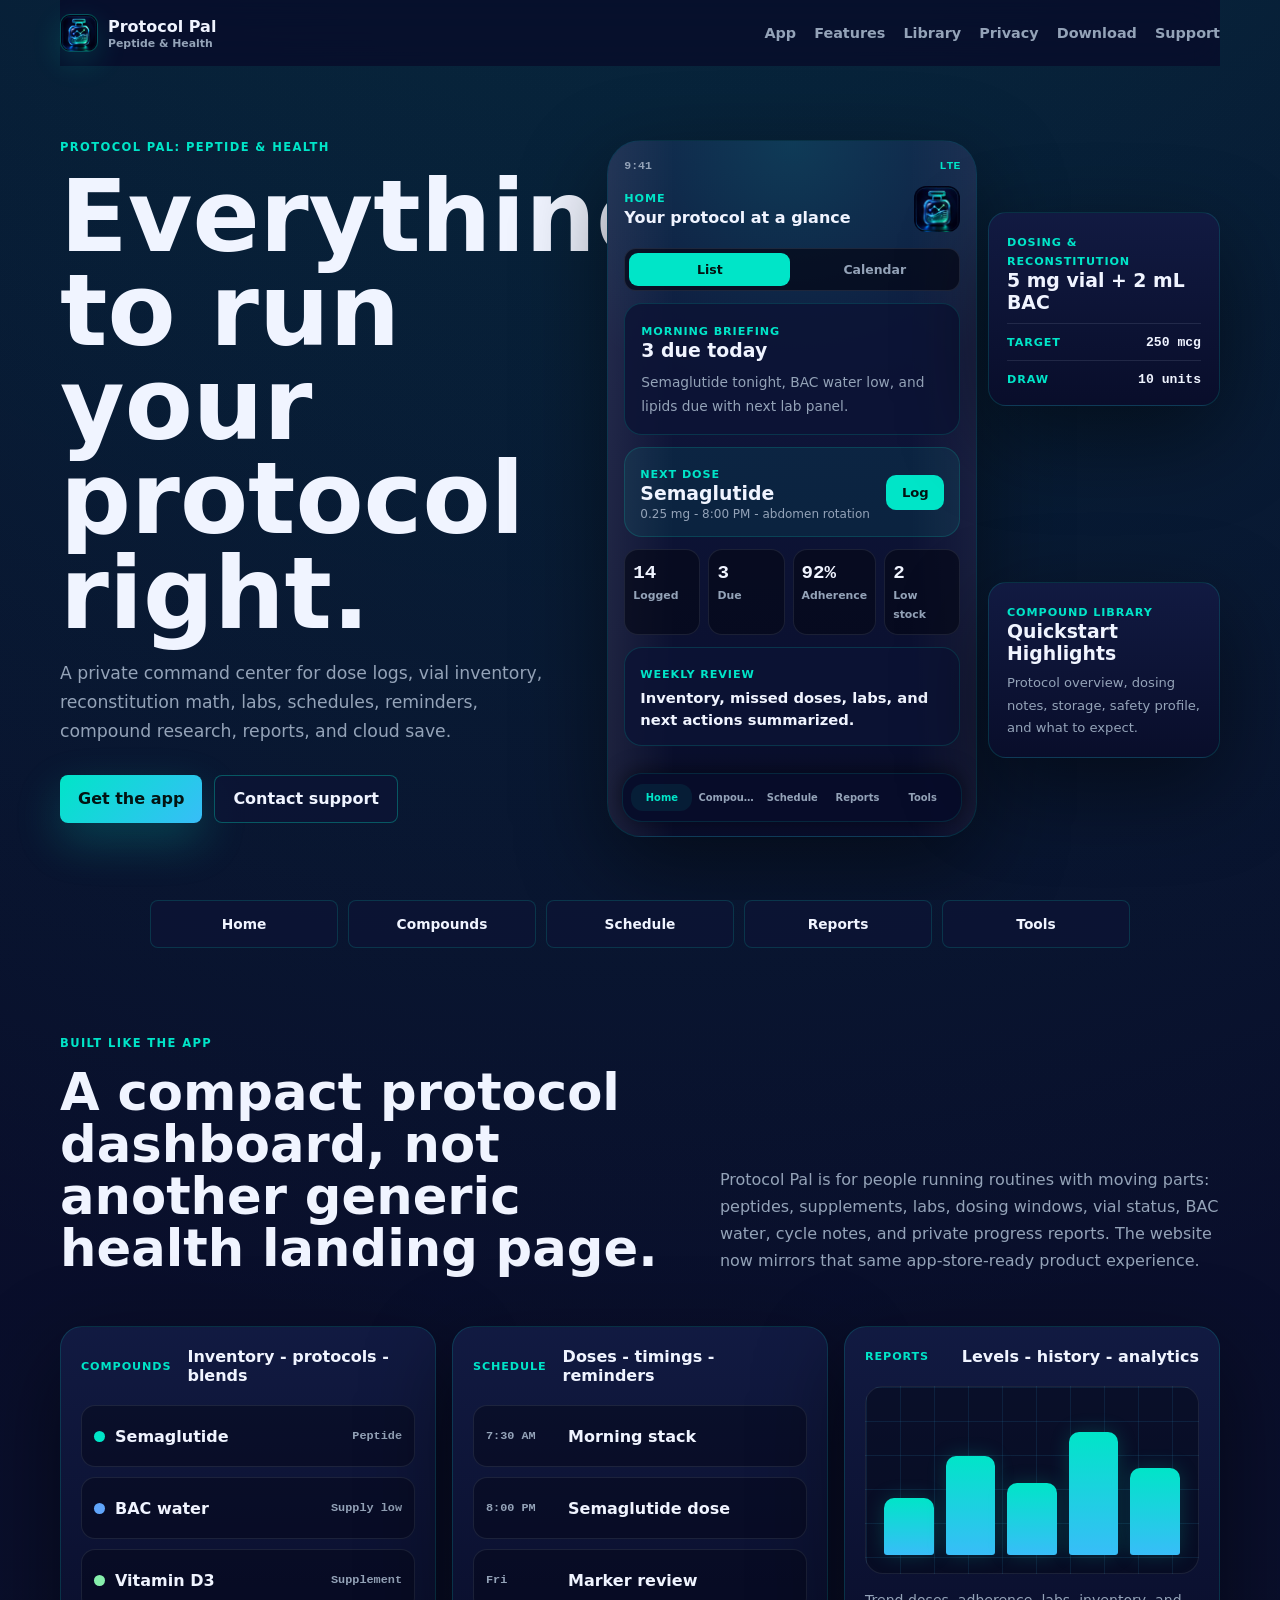
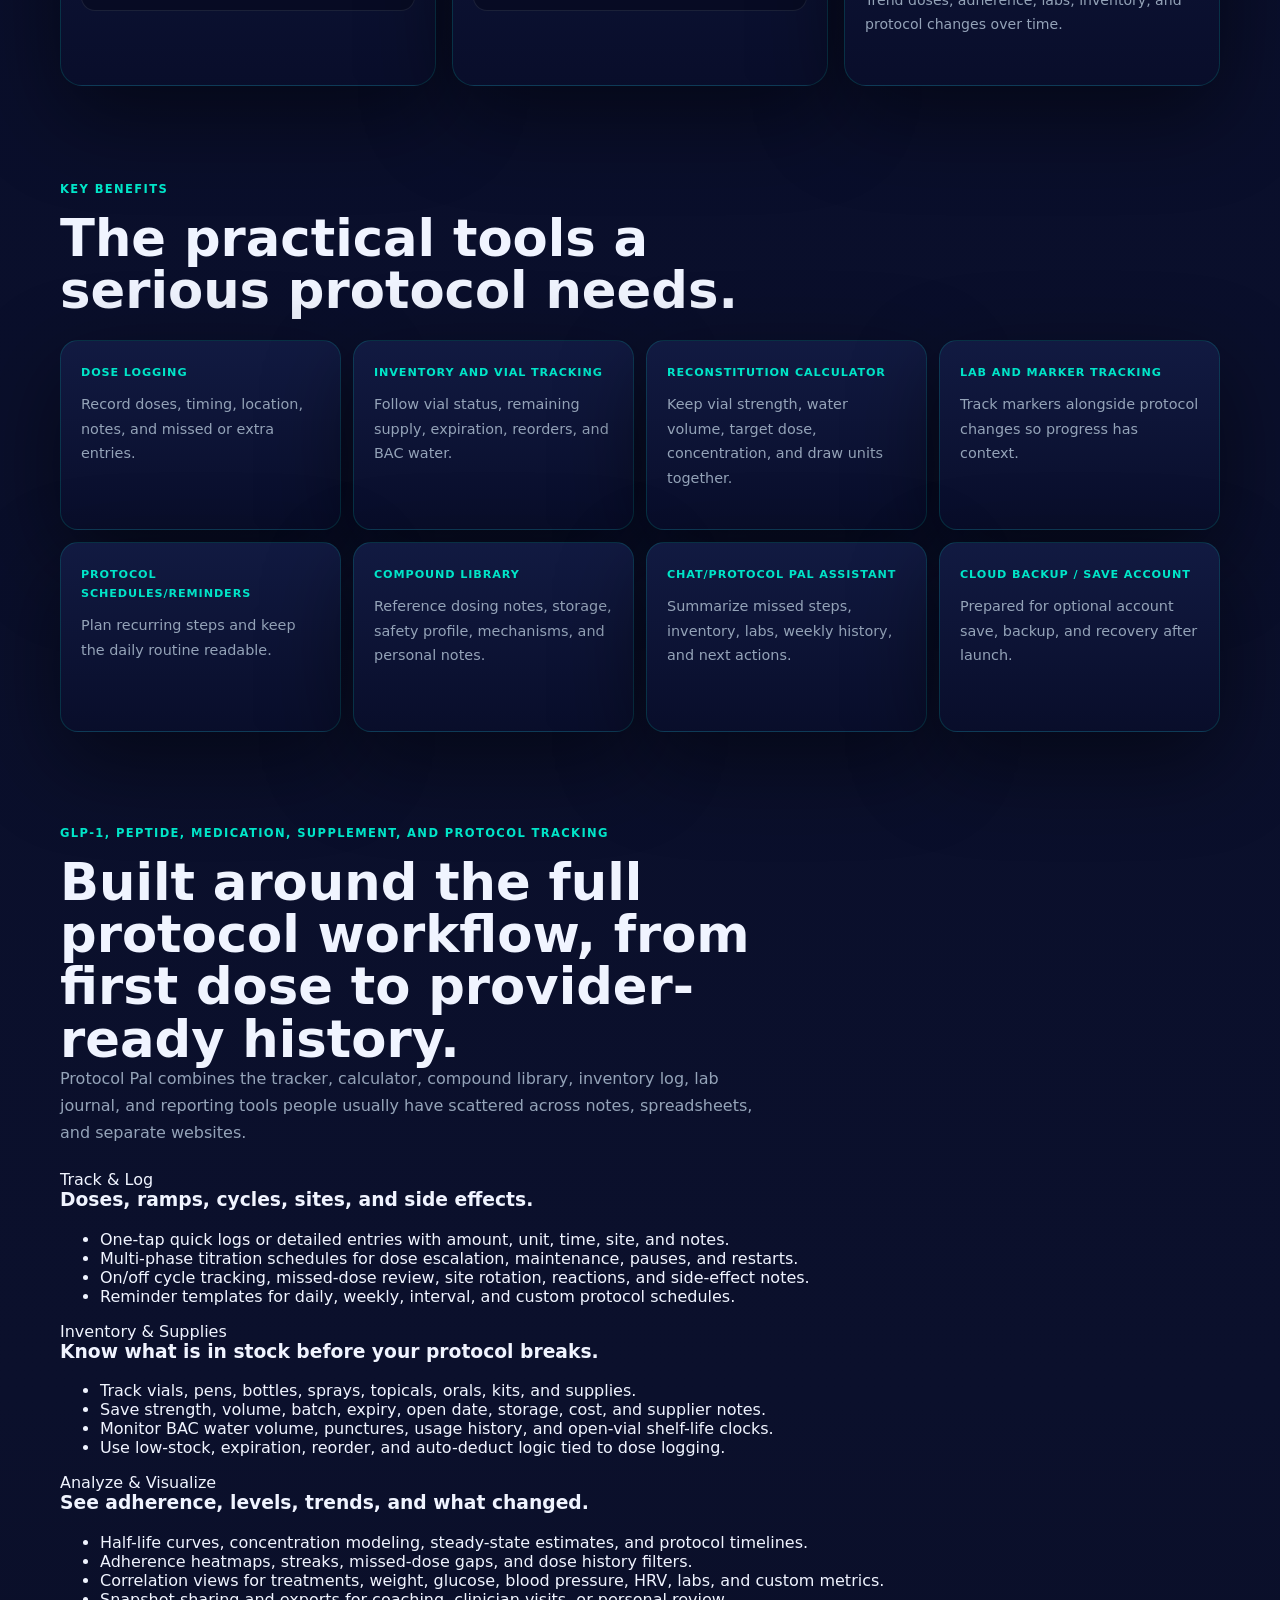
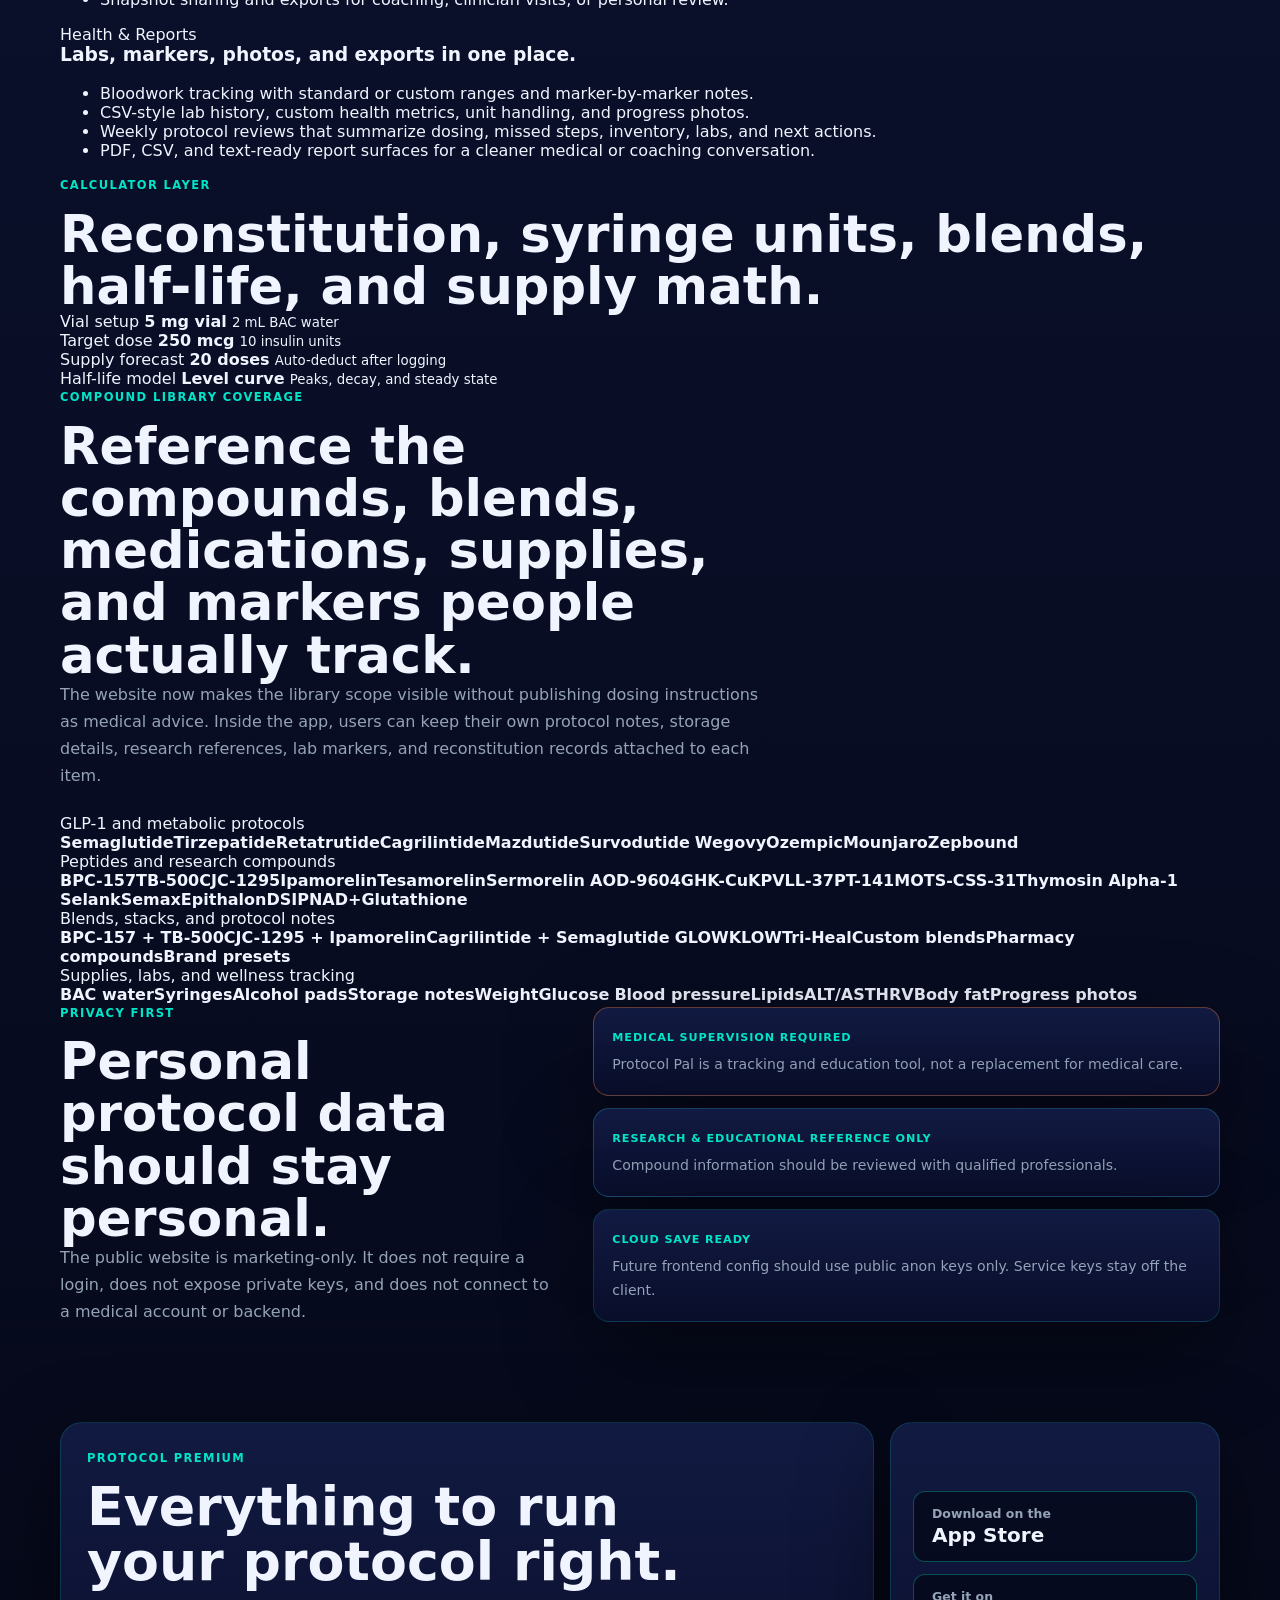
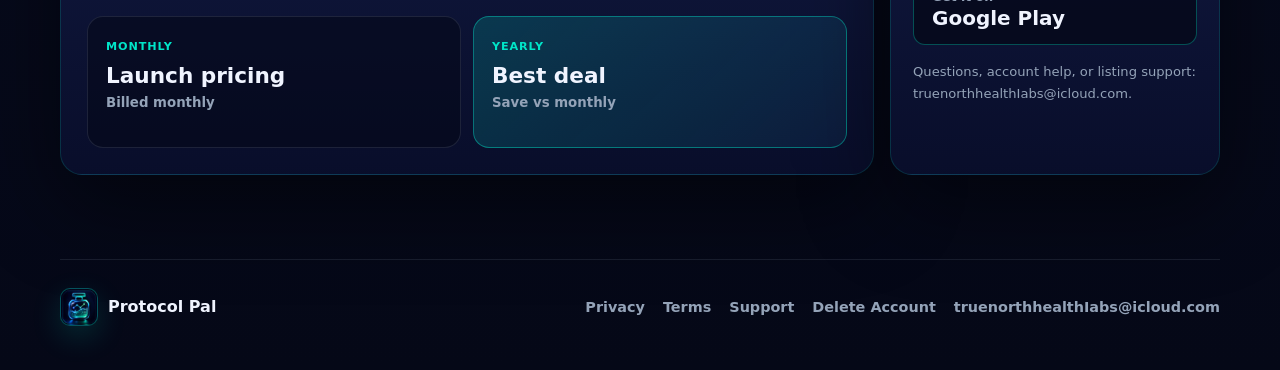
==== commit 6d147c49: "Expand Protocol Pal landing page features" ====
--- a/index.html
+++ b/index.html
@@ -17,7 +17,7 @@
     <meta property="og:url" content="https://protocolpal.app" />
     <link rel="icon" href="[data-uri]" />
     <link rel="apple-touch-icon" href="[data-uri]" />
-    <link rel="stylesheet" href="/styles.css" />
+    <link rel="stylesheet" href="/styles.css?v=protocol-pal-app-redesign" />
     <title>Protocol Pal: Peptide & Health</title>
   </head>
   <body>
@@ -32,6 +32,7 @@
       <nav aria-label="Primary">
         <a href="#app">App</a>
         <a href="#features">Features</a>
+        <a href="#library">Library</a>
         <a href="#privacy">Privacy</a>
         <a href="#download">Download</a>
         <a href="/support.html">Support</a>
@@ -50,7 +51,7 @@
             </p>
             <div class="hero-actions">
               <a class="button primary" href="#download">Get the app</a>
-              <a class="button secondary" href="mailto:support@protocolpal.app">Contact support</a>
+              <a class="button secondary" href="mailto:truenorthhealthIabs@icloud.com">Contact support</a>
             </div>
           </div>
 
@@ -220,6 +221,131 @@
         </div>
       </section>
 
+      <section class="section deep-section" aria-labelledby="advanced-title">
+        <div class="section-heading wide">
+          <p class="eyebrow">GLP-1, peptide, medication, supplement, and protocol tracking</p>
+          <h2 id="advanced-title">Built around the full protocol workflow, from first dose to provider-ready history.</h2>
+          <p>
+            Protocol Pal combines the tracker, calculator, compound library, inventory log, lab journal,
+            and reporting tools people usually have scattered across notes, spreadsheets, and separate websites.
+          </p>
+        </div>
+        <div class="capability-grid">
+          <article class="capability-card">
+            <span>Track &amp; Log</span>
+            <h3>Doses, ramps, cycles, sites, and side effects.</h3>
+            <ul>
+              <li>One-tap quick logs or detailed entries with amount, unit, time, site, and notes.</li>
+              <li>Multi-phase titration schedules for dose escalation, maintenance, pauses, and restarts.</li>
+              <li>On/off cycle tracking, missed-dose review, site rotation, reactions, and side-effect notes.</li>
+              <li>Reminder templates for daily, weekly, interval, and custom protocol schedules.</li>
+            </ul>
+          </article>
+          <article class="capability-card">
+            <span>Inventory &amp; Supplies</span>
+            <h3>Know what is in stock before your protocol breaks.</h3>
+            <ul>
+              <li>Track vials, pens, bottles, sprays, topicals, orals, kits, and supplies.</li>
+              <li>Save strength, volume, batch, expiry, open date, storage, cost, and supplier notes.</li>
+              <li>Monitor BAC water volume, punctures, usage history, and open-vial shelf-life clocks.</li>
+              <li>Use low-stock, expiration, reorder, and auto-deduct logic tied to dose logging.</li>
+            </ul>
+          </article>
+          <article class="capability-card">
+            <span>Analyze &amp; Visualize</span>
+            <h3>See adherence, levels, trends, and what changed.</h3>
+            <ul>
+              <li>Half-life curves, concentration modeling, steady-state estimates, and protocol timelines.</li>
+              <li>Adherence heatmaps, streaks, missed-dose gaps, and dose history filters.</li>
+              <li>Correlation views for treatments, weight, glucose, blood pressure, HRV, labs, and custom metrics.</li>
+              <li>Snapshot sharing and exports for coaching, clinician visits, or personal review.</li>
+            </ul>
+          </article>
+          <article class="capability-card">
+            <span>Health &amp; Reports</span>
+            <h3>Labs, markers, photos, and exports in one place.</h3>
+            <ul>
+              <li>Bloodwork tracking with standard or custom ranges and marker-by-marker notes.</li>
+              <li>CSV-style lab history, custom health metrics, unit handling, and progress photos.</li>
+              <li>Weekly protocol reviews that summarize dosing, missed steps, inventory, labs, and next actions.</li>
+              <li>PDF, CSV, and text-ready report surfaces for a cleaner medical or coaching conversation.</li>
+            </ul>
+          </article>
+        </div>
+      </section>
+
+      <section class="section calculator-lab" aria-labelledby="calculator-title">
+        <div>
+          <p class="eyebrow">Calculator layer</p>
+          <h2 id="calculator-title">Reconstitution, syringe units, blends, half-life, and supply math.</h2>
+        </div>
+        <div class="calc-workbench">
+          <article>
+            <span>Vial setup</span>
+            <strong>5 mg vial</strong>
+            <small>2 mL BAC water</small>
+          </article>
+          <article>
+            <span>Target dose</span>
+            <strong>250 mcg</strong>
+            <small>10 insulin units</small>
+          </article>
+          <article>
+            <span>Supply forecast</span>
+            <strong>20 doses</strong>
+            <small>Auto-deduct after logging</small>
+          </article>
+          <article>
+            <span>Half-life model</span>
+            <strong>Level curve</strong>
+            <small>Peaks, decay, and steady state</small>
+          </article>
+        </div>
+      </section>
+
+      <section class="section library-section" id="library" aria-labelledby="library-title">
+        <div class="section-heading wide">
+          <p class="eyebrow">Compound library coverage</p>
+          <h2 id="library-title">Reference the compounds, blends, medications, supplies, and markers people actually track.</h2>
+          <p>
+            The website now makes the library scope visible without publishing dosing instructions as medical advice.
+            Inside the app, users can keep their own protocol notes, storage details, research references, lab markers,
+            and reconstitution records attached to each item.
+          </p>
+        </div>
+        <div class="library-grid">
+          <article class="library-card-full">
+            <span>GLP-1 and metabolic protocols</span>
+            <div class="compound-cloud">
+              <b>Semaglutide</b><b>Tirzepatide</b><b>Retatrutide</b><b>Cagrilintide</b><b>Mazdutide</b><b>Survodutide</b>
+              <b>Wegovy</b><b>Ozempic</b><b>Mounjaro</b><b>Zepbound</b>
+            </div>
+          </article>
+          <article class="library-card-full">
+            <span>Peptides and research compounds</span>
+            <div class="compound-cloud">
+              <b>BPC-157</b><b>TB-500</b><b>CJC-1295</b><b>Ipamorelin</b><b>Tesamorelin</b><b>Sermorelin</b>
+              <b>AOD-9604</b><b>GHK-Cu</b><b>KPV</b><b>LL-37</b><b>PT-141</b><b>MOTS-C</b><b>SS-31</b><b>Thymosin Alpha-1</b>
+              <b>Selank</b><b>Semax</b><b>Epithalon</b><b>DSIP</b><b>NAD+</b><b>Glutathione</b>
+            </div>
+          </article>
+          <article class="library-card-full">
+            <span>Blends, stacks, and protocol notes</span>
+            <div class="compound-cloud">
+              <b>BPC-157 + TB-500</b><b>CJC-1295 + Ipamorelin</b><b>Cagrilintide + Semaglutide</b>
+              <b>GLOW</b><b>KLOW</b><b>Tri-Heal</b><b>Custom blends</b><b>Pharmacy compounds</b><b>Brand presets</b>
+            </div>
+          </article>
+          <article class="library-card-full">
+            <span>Supplies, labs, and wellness tracking</span>
+            <div class="compound-cloud">
+              <b>BAC water</b><b>Syringes</b><b>Alcohol pads</b><b>Storage notes</b><b>Weight</b><b>Glucose</b>
+              <b>Blood pressure</b><b>Lipids</b><b>ALT/AST</b><b>HRV</b><b>Body fat</b><b>Progress photos</b>
+            </div>
+          </article>
+        </div>
+      </section>
+
       <section class="privacy-band" id="privacy" aria-labelledby="privacy-title">
         <div class="privacy-copy">
           <p class="eyebrow">Privacy first</p>
@@ -263,15 +389,15 @@
           </div>
         </div>
         <div class="store-column">
-          <a class="store-button" href="mailto:support@protocolpal.app?subject=Protocol%20Pal%20iOS%20launch">
-            <span>Download on the</span>
-            <strong>App Store</strong>
-          </a>
-          <a class="store-button" href="mailto:support@protocolpal.app?subject=Protocol%20Pal%20Android%20launch">
-            <span>Get it on</span>
-            <strong>Google Play</strong>
-          </a>
-          <p>Store links can be swapped in as soon as the listings are live.</p>
+              <a class="store-button" href="https://apps.apple.com/app/id6763118775">
+                <span>Download on the</span>
+                <strong>App Store</strong>
+              </a>
+              <a class="store-button" href="https://play.google.com/store/apps/details?id=com.peptidetracker.app">
+                <span>Get it on</span>
+                <strong>Google Play</strong>
+              </a>
+          <p>Questions, account help, or listing support: truenorthhealthIabs@icloud.com.</p>
         </div>
       </section>
     </main>
@@ -286,7 +412,7 @@
         <a href="/terms.html">Terms</a>
         <a href="/support.html">Support</a>
         <a href="/delete-account.html">Delete Account</a>
-        <a href="mailto:support@protocolpal.app">support@protocolpal.app</a>
+        <a href="mailto:truenorthhealthIabs@icloud.com">truenorthhealthIabs@icloud.com</a>
       </nav>
     </footer>
   </body>
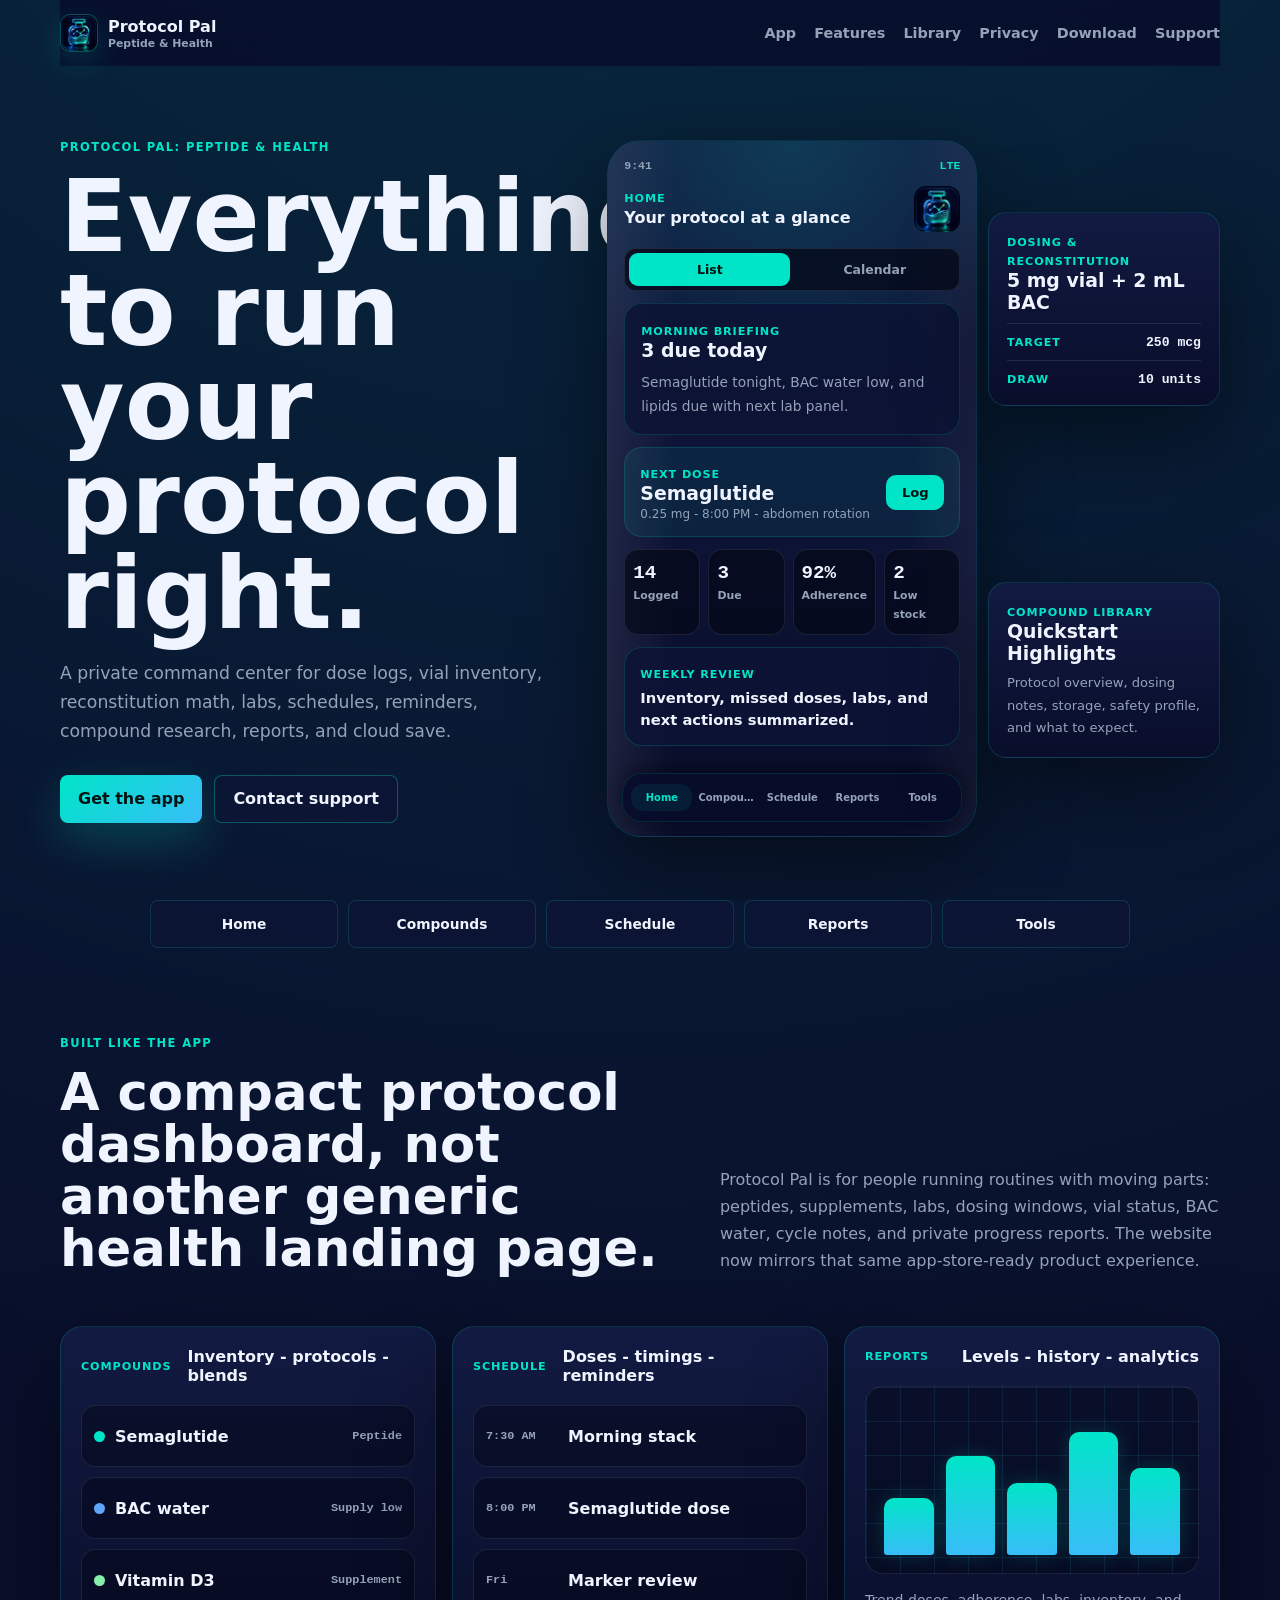
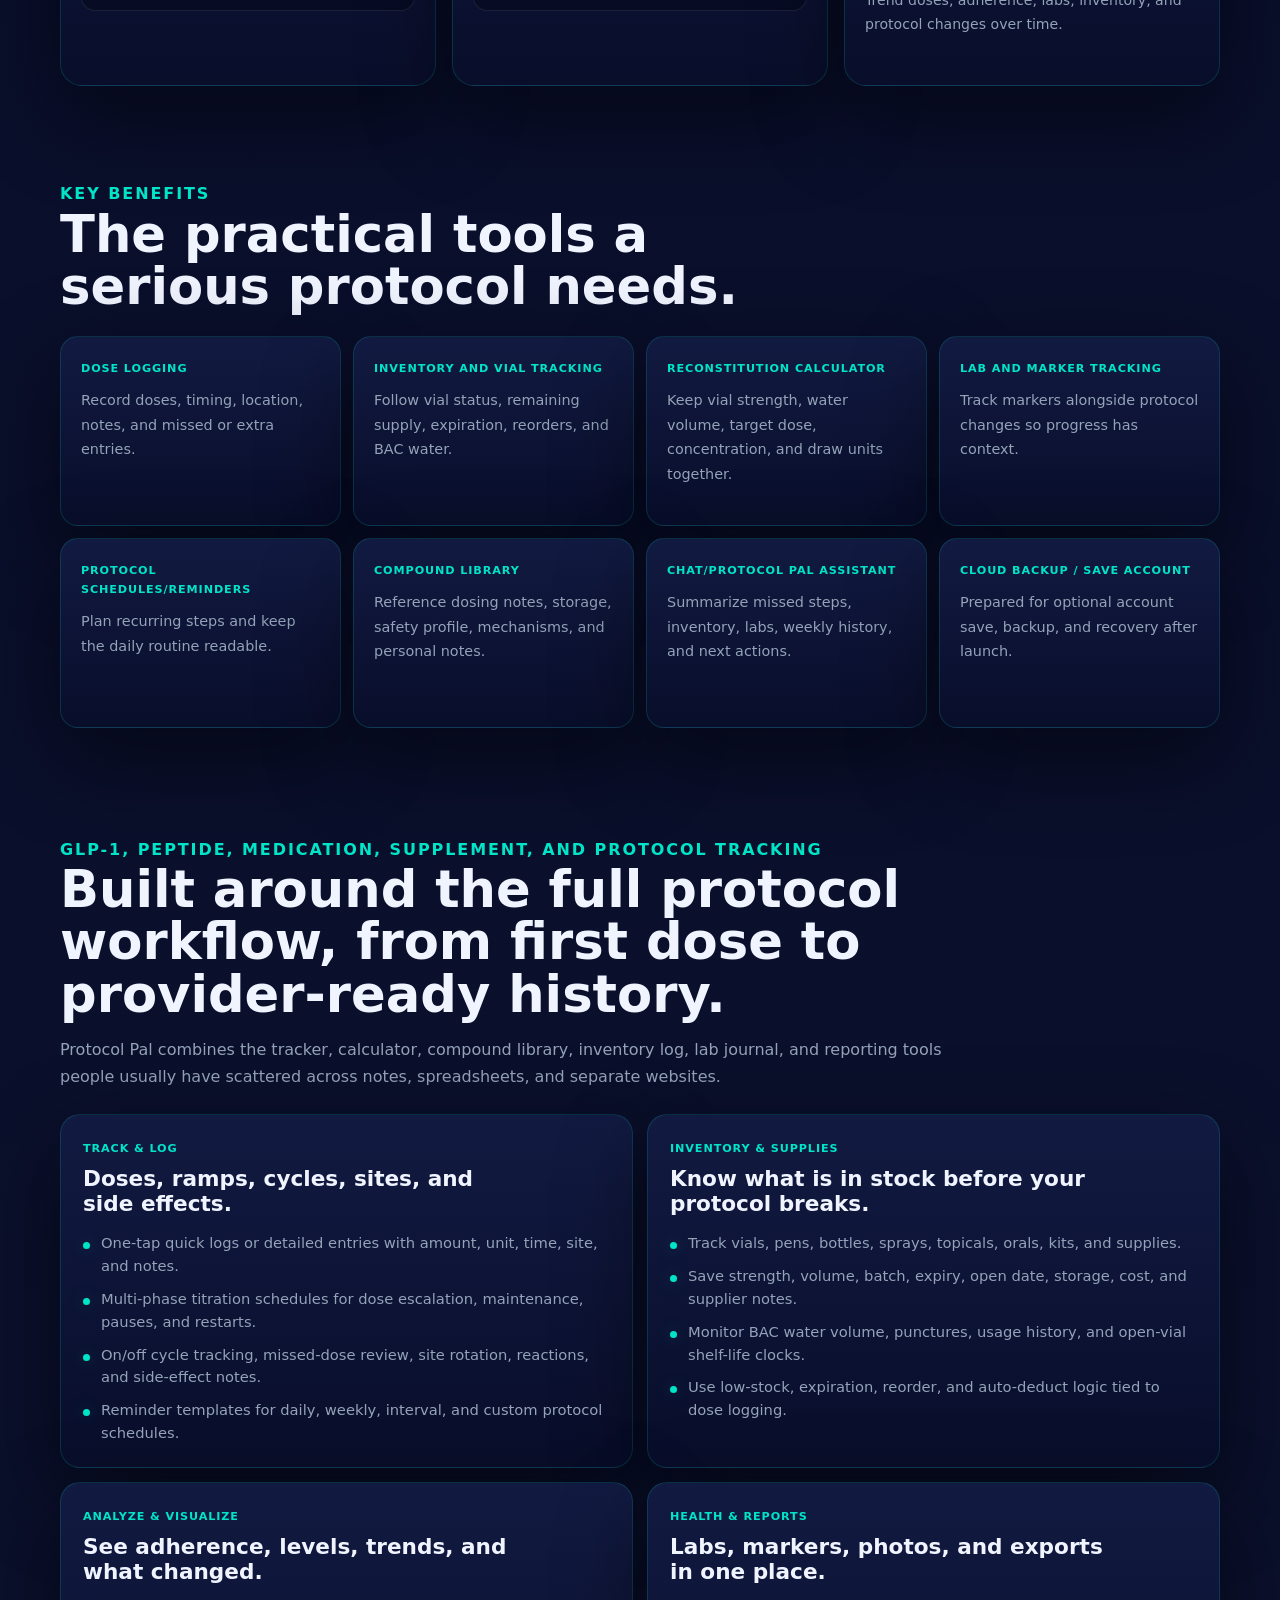
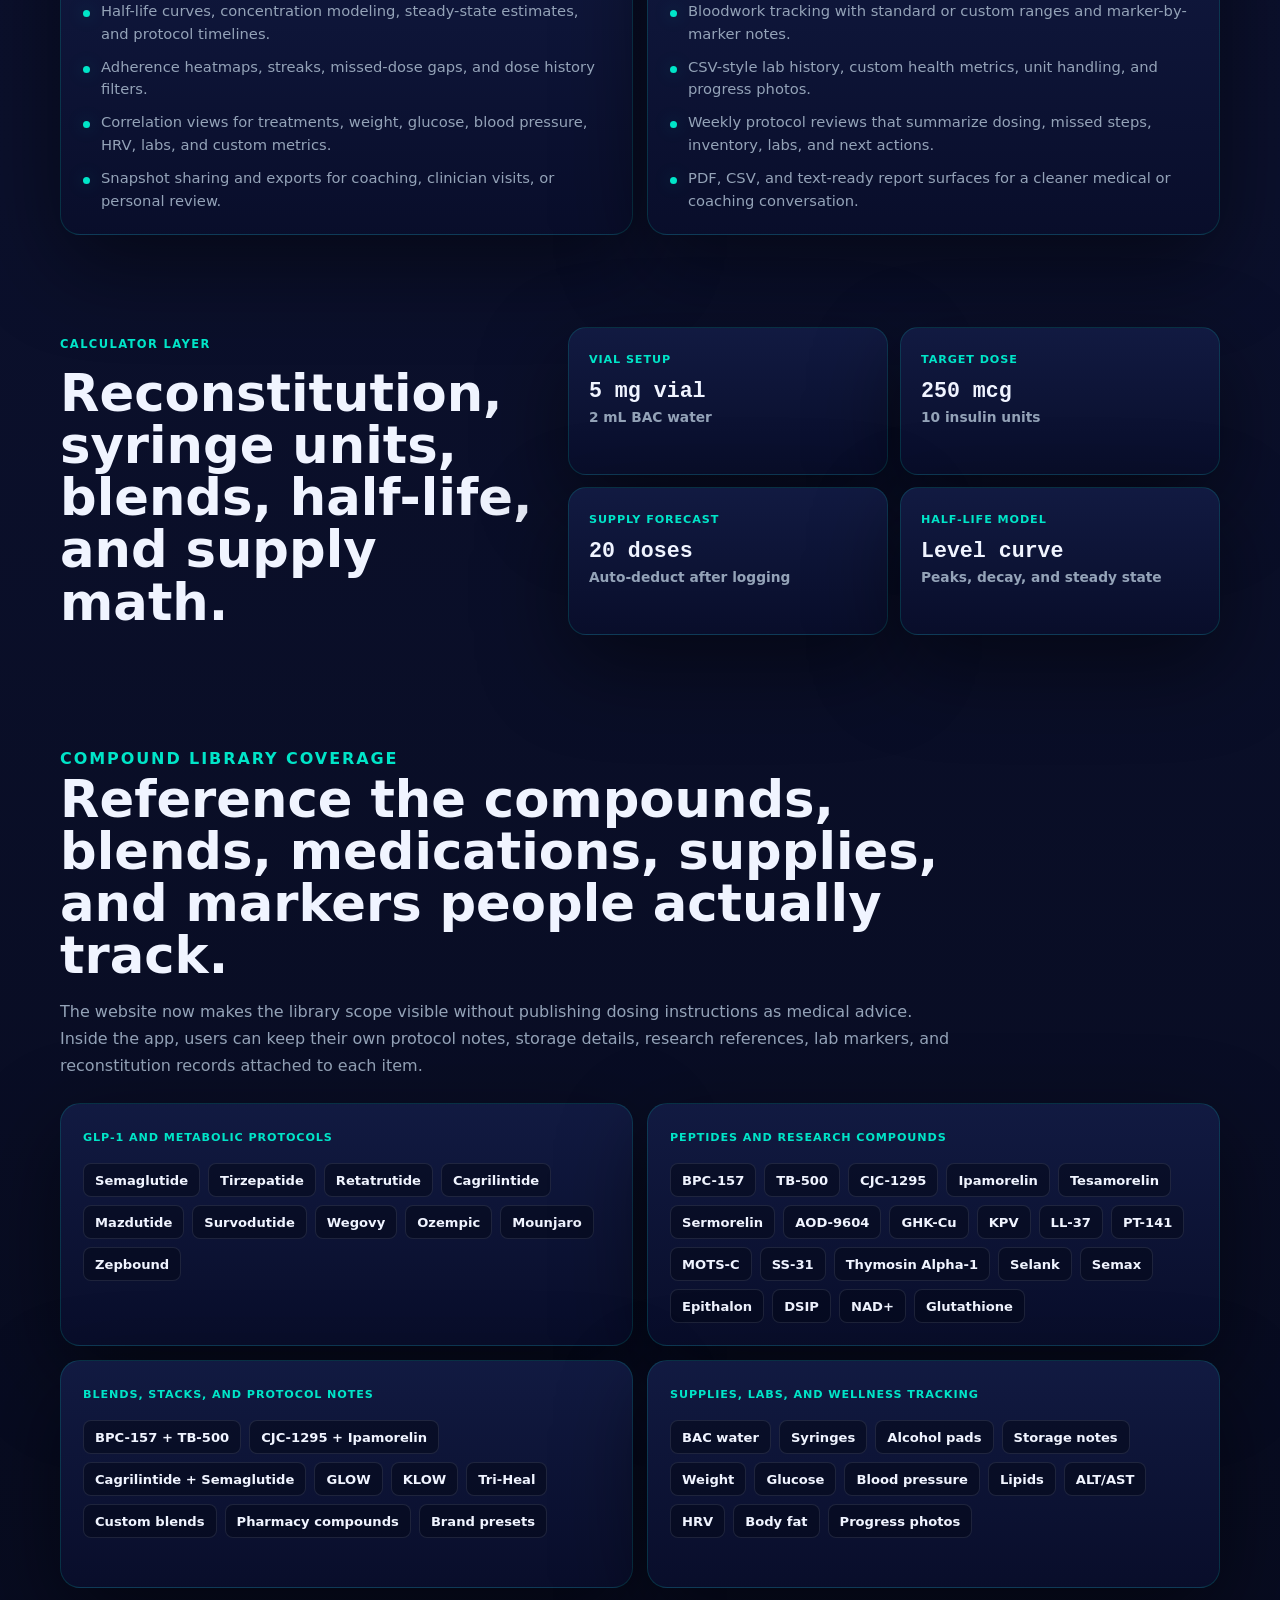
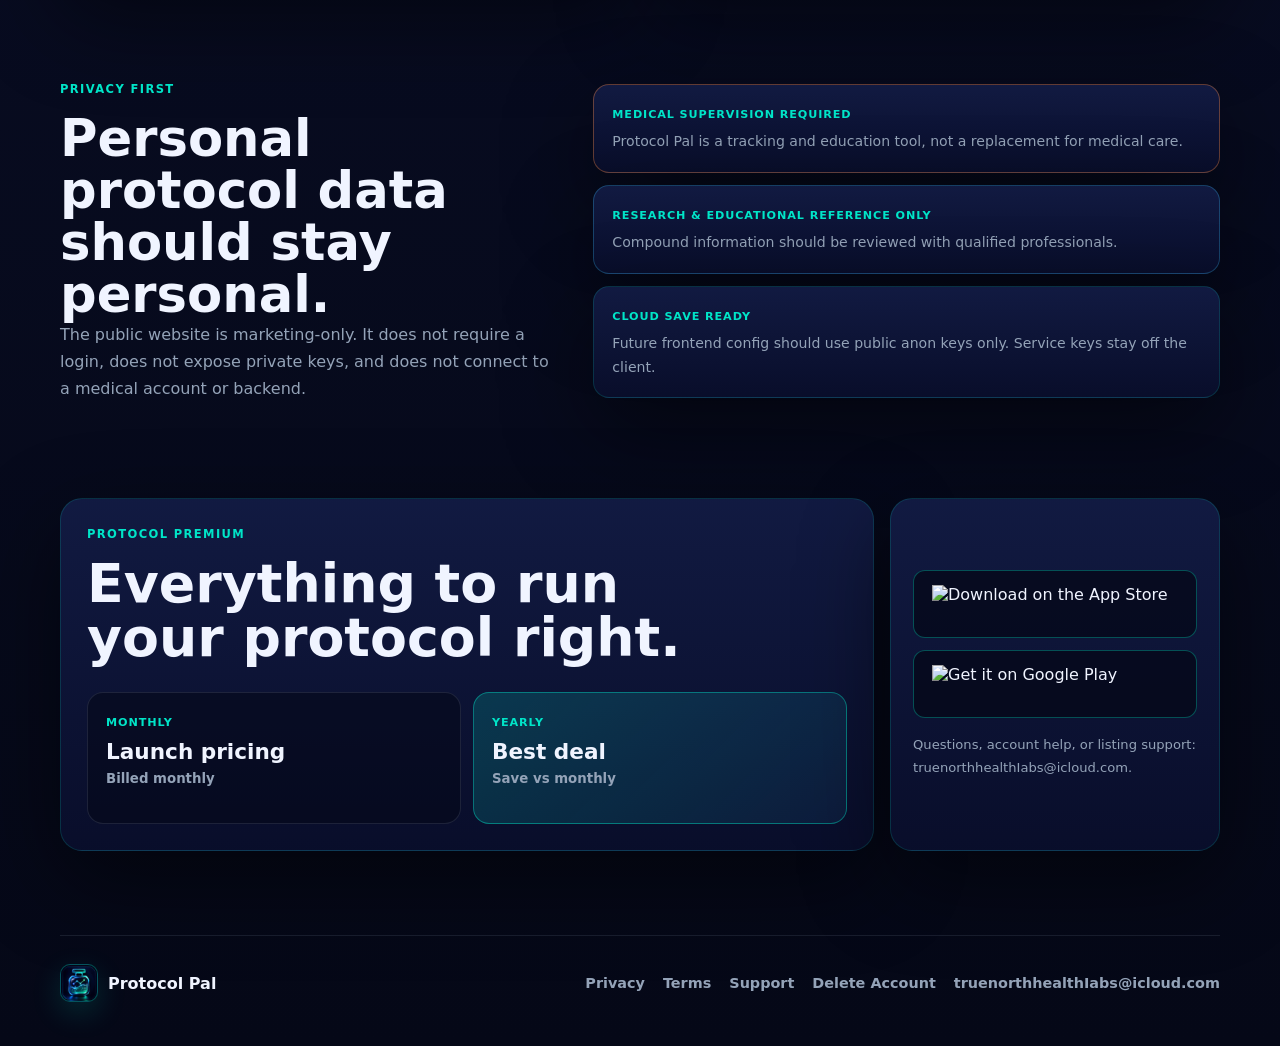
==== commit 9f7b7581: "Use official store badges" ====
--- a/index.html
+++ b/index.html
@@ -17,7 +17,7 @@
     <meta property="og:url" content="https://protocolpal.app" />
     <link rel="icon" href="[data-uri]" />
     <link rel="apple-touch-icon" href="[data-uri]" />
-    <link rel="stylesheet" href="/styles.css?v=protocol-pal-app-redesign" />
+    <link rel="stylesheet" href="/styles.css?v=protocol-pal-store-badges" />
     <title>Protocol Pal: Peptide & Health</title>
   </head>
   <body>
@@ -388,15 +388,21 @@
             </article>
           </div>
         </div>
-        <div class="store-column">
-              <a class="store-button" href="https://apps.apple.com/app/id6763118775">
-                <span>Download on the</span>
-                <strong>App Store</strong>
-              </a>
-              <a class="store-button" href="https://play.google.com/store/apps/details?id=com.peptidetracker.app">
-                <span>Get it on</span>
-                <strong>Google Play</strong>
-              </a>
+        <div class="store-column" aria-label="Download Protocol Pal">
+          <a class="store-button app-store-badge" href="https://apps.apple.com/app/id6763118775" aria-label="Download Protocol Pal on the App Store">
+            <img
+              src="https://tools.applemediaservices.com/api/badges/download-on-the-app-store/black/en-us?size=250x83"
+              alt="Download on the App Store"
+              loading="lazy"
+            />
+          </a>
+          <a class="store-button google-play-badge" href="https://play.google.com/store/apps/details?id=com.peptidetracker.app" aria-label="Get Protocol Pal on Google Play">
+            <img
+              src="https://play.google.com/intl/en_us/badges/static/images/badges/en_badge_web_generic.png"
+              alt="Get it on Google Play"
+              loading="lazy"
+            />
+          </a>
           <p>Questions, account help, or listing support: truenorthhealthIabs@icloud.com.</p>
         </div>
       </section>
--- a/styles.css
+++ b/styles.css
@@ -227,6 +227,9 @@
 .side-card,
 .screen-panel,
 .feature-grid article,
+.capability-card,
+.calc-workbench article,
+.library-card-full,
 .disclaimer-stack article,
 .premium-panel,
 .store-column {
@@ -665,6 +668,15 @@
   margin-bottom: 24px;
 }
 
+.section-heading.wide {
+  max-width: 900px;
+}
+
+.section-heading p {
+  margin: 16px 0 0;
+  font-size: 1rem;
+}
+
 .feature-grid {
   display: grid;
   grid-template-columns: repeat(4, 1fr);
@@ -680,6 +692,141 @@
 .feature-grid article p {
   margin: 12px 0 0;
   font-size: 0.9rem;
+}
+
+.deep-section {
+  padding: 0 0 92px;
+}
+
+.capability-grid {
+  display: grid;
+  grid-template-columns: repeat(2, 1fr);
+  gap: 14px;
+}
+
+.capability-card {
+  min-height: 330px;
+  padding: 22px;
+  border-radius: 20px;
+}
+
+.capability-card span,
+.calc-workbench span,
+.library-card-full span {
+  color: var(--accent);
+  font-size: 0.7rem;
+  font-weight: 950;
+  letter-spacing: 0.08em;
+  text-transform: uppercase;
+}
+
+.capability-card h3 {
+  max-width: 440px;
+  margin: 10px 0 16px;
+  font-size: 1.35rem;
+}
+
+.capability-card ul {
+  display: grid;
+  gap: 10px;
+  margin: 0;
+  padding: 0;
+  list-style: none;
+}
+
+.capability-card li {
+  position: relative;
+  padding-left: 18px;
+  color: var(--muted);
+  font-size: 0.92rem;
+  line-height: 1.55;
+}
+
+.capability-card li::before {
+  content: "";
+  position: absolute;
+  top: 0.68em;
+  left: 0;
+  width: 7px;
+  height: 7px;
+  border-radius: 999px;
+  background: var(--accent);
+  box-shadow: 0 0 18px rgba(0, 229, 200, 0.3);
+}
+
+.calculator-lab {
+  display: grid;
+  grid-template-columns: 0.85fr 1.15fr;
+  gap: 26px;
+  align-items: center;
+  padding: 0 0 94px;
+}
+
+.calculator-lab h2 {
+  font-size: clamp(2rem, 4vw, 3.7rem);
+}
+
+.calc-workbench {
+  display: grid;
+  grid-template-columns: repeat(2, 1fr);
+  gap: 12px;
+}
+
+.calc-workbench article {
+  min-height: 148px;
+  padding: 20px;
+  border-radius: 18px;
+}
+
+.calc-workbench strong {
+  display: block;
+  margin: 12px 0 4px;
+  color: var(--text);
+  font-family: "JetBrains Mono", ui-monospace, SFMono-Regular, Menlo, monospace;
+  font-size: 1.35rem;
+}
+
+.calc-workbench small {
+  color: var(--muted);
+  font-size: 0.86rem;
+  font-weight: 850;
+}
+
+.library-section {
+  padding: 0 0 92px;
+}
+
+.library-grid {
+  display: grid;
+  grid-template-columns: repeat(2, 1fr);
+  gap: 14px;
+}
+
+.library-card-full {
+  min-height: 228px;
+  padding: 22px;
+  border-radius: 20px;
+}
+
+.compound-cloud {
+  display: flex;
+  flex-wrap: wrap;
+  gap: 8px;
+  margin-top: 18px;
+}
+
+.compound-cloud b {
+  display: inline-flex;
+  align-items: center;
+  min-height: 34px;
+  padding: 0 11px;
+  border: 1px solid rgba(148, 163, 184, 0.16);
+  border-radius: 8px;
+  color: var(--text);
+  background: rgba(5, 8, 23, 0.52);
+  font-size: 0.82rem;
+  font-weight: 900;
+  line-height: 1.15;
 }
 
 .privacy-band {
@@ -887,8 +1034,14 @@
   }
 
   .screen-wall,
-  .feature-grid {
+  .feature-grid,
+  .capability-grid,
+  .library-grid {
     grid-template-columns: repeat(2, 1fr);
+  }
+
+  .calculator-lab {
+    grid-template-columns: 1fr;
   }
 
   .store-column {
@@ -977,6 +1130,9 @@
 
   .screen-wall,
   .feature-grid,
+  .capability-grid,
+  .calc-workbench,
+  .library-grid,
   .plan-grid {
     grid-template-columns: 1fr;
   }
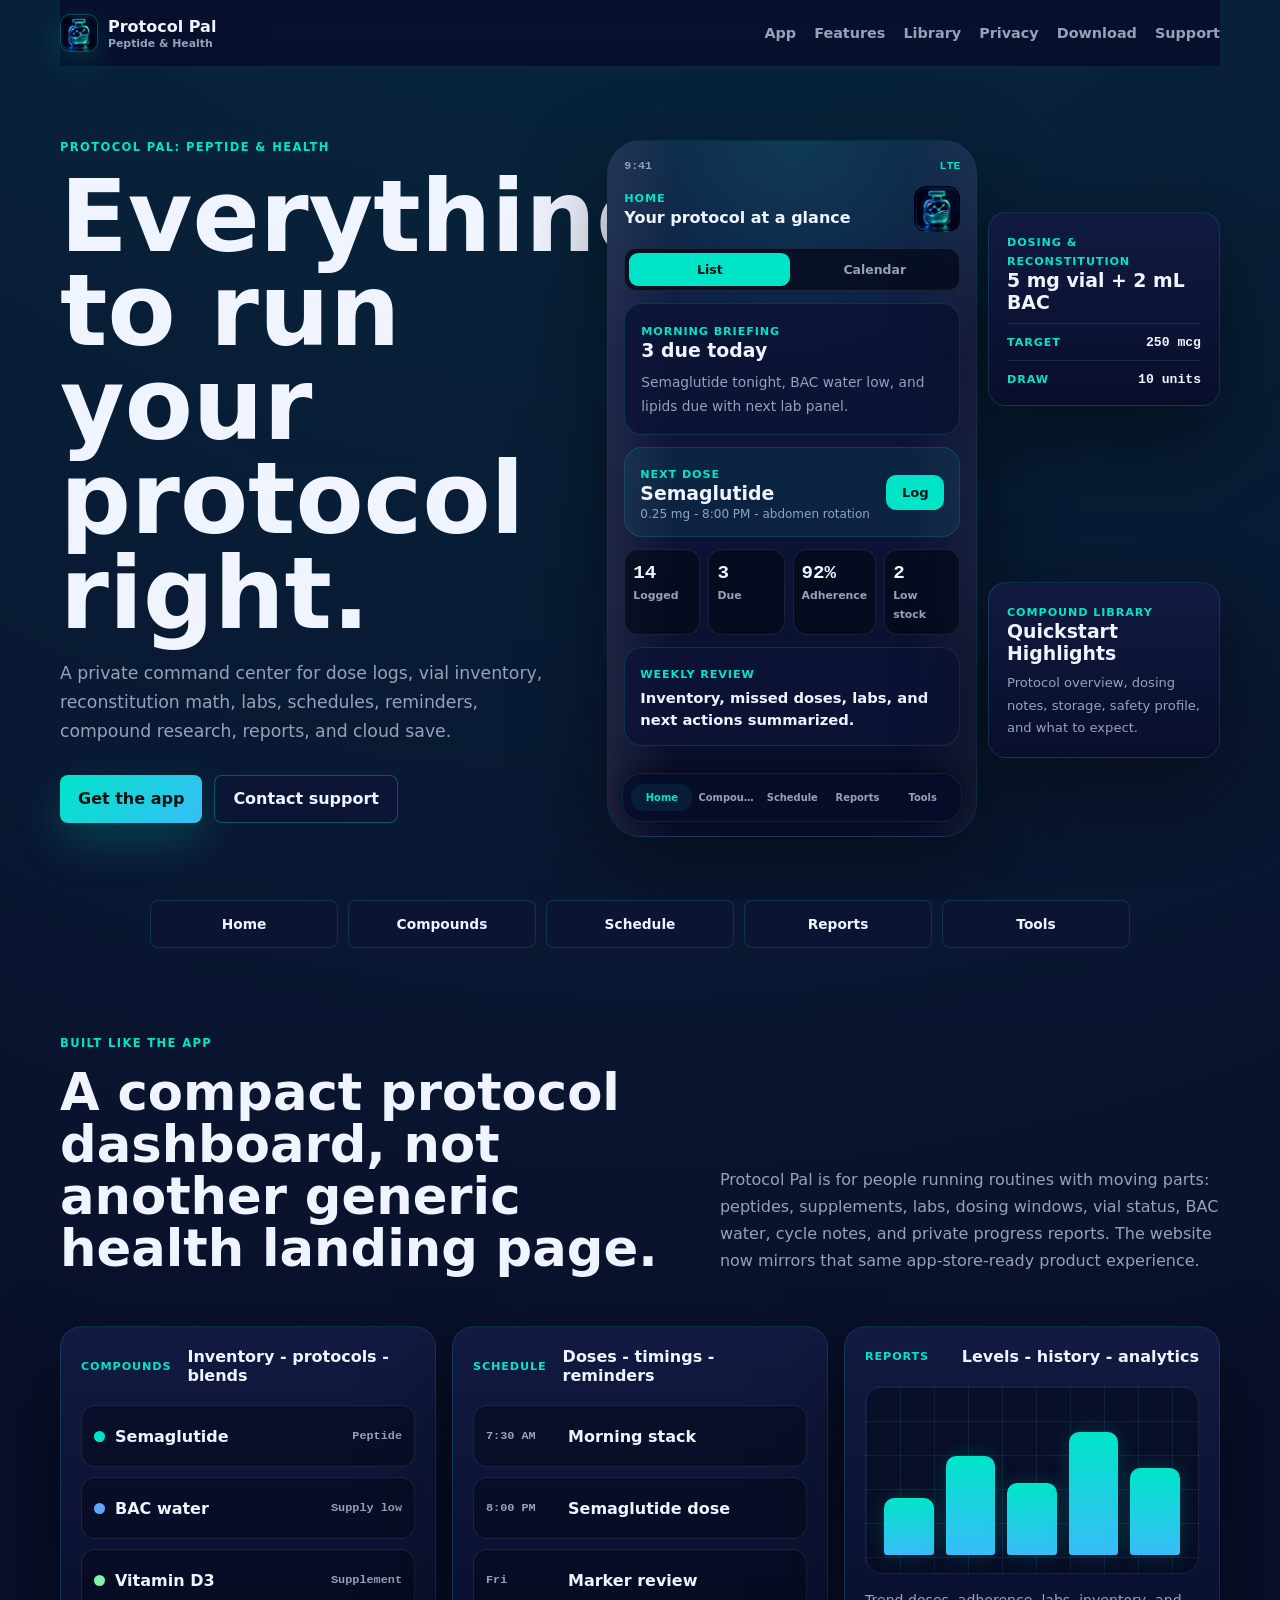
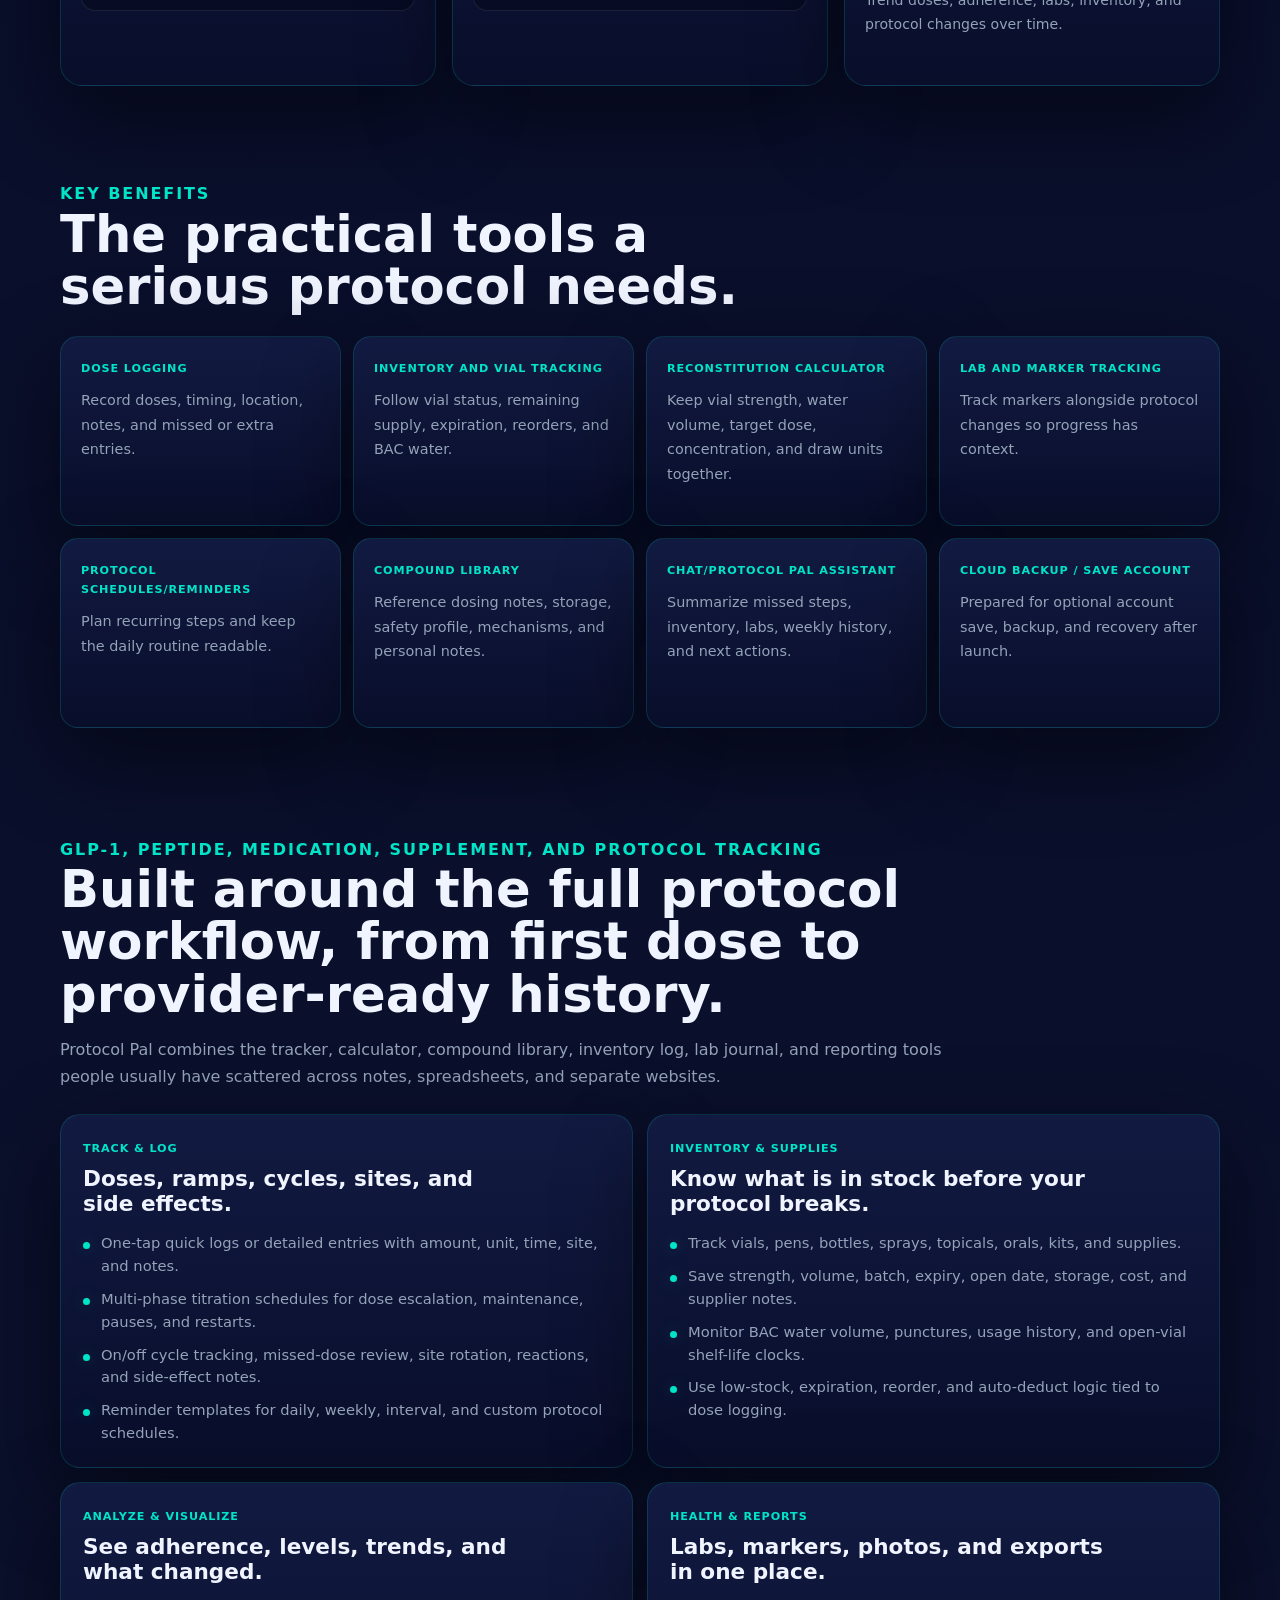
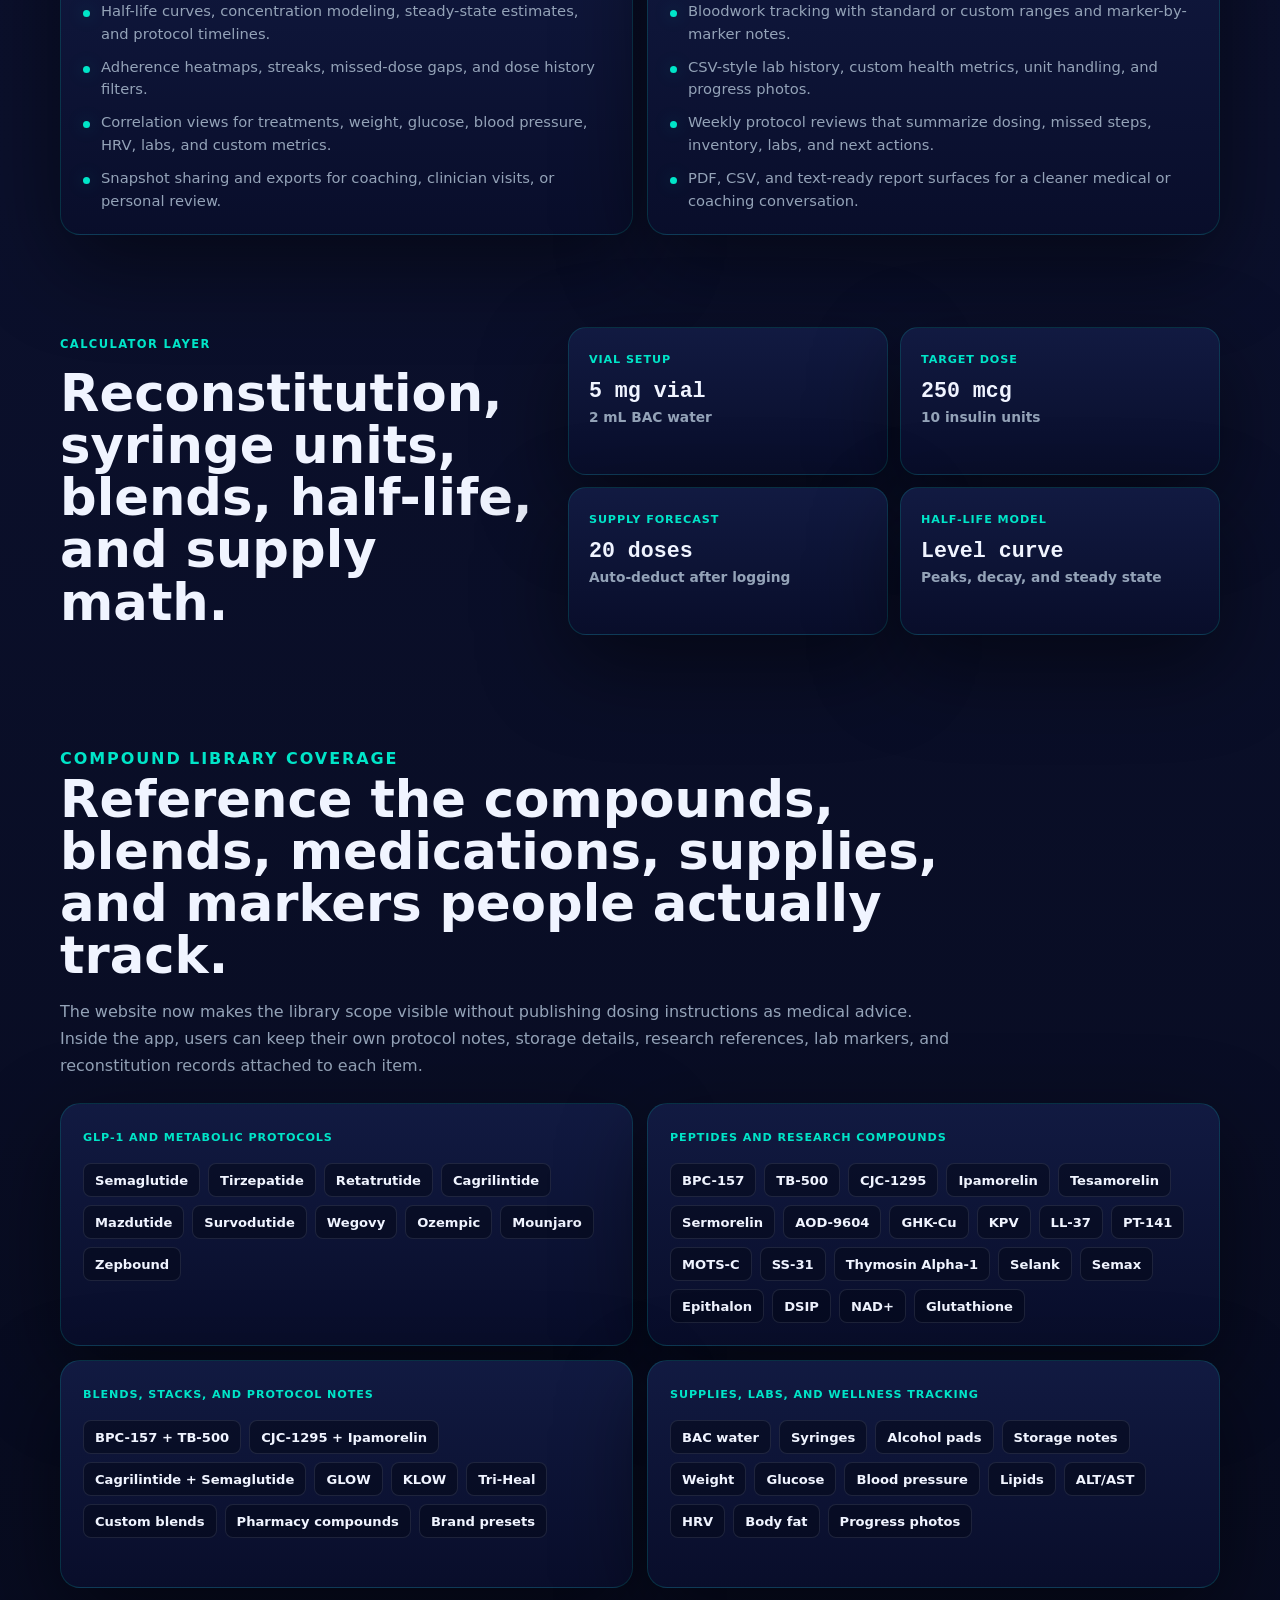
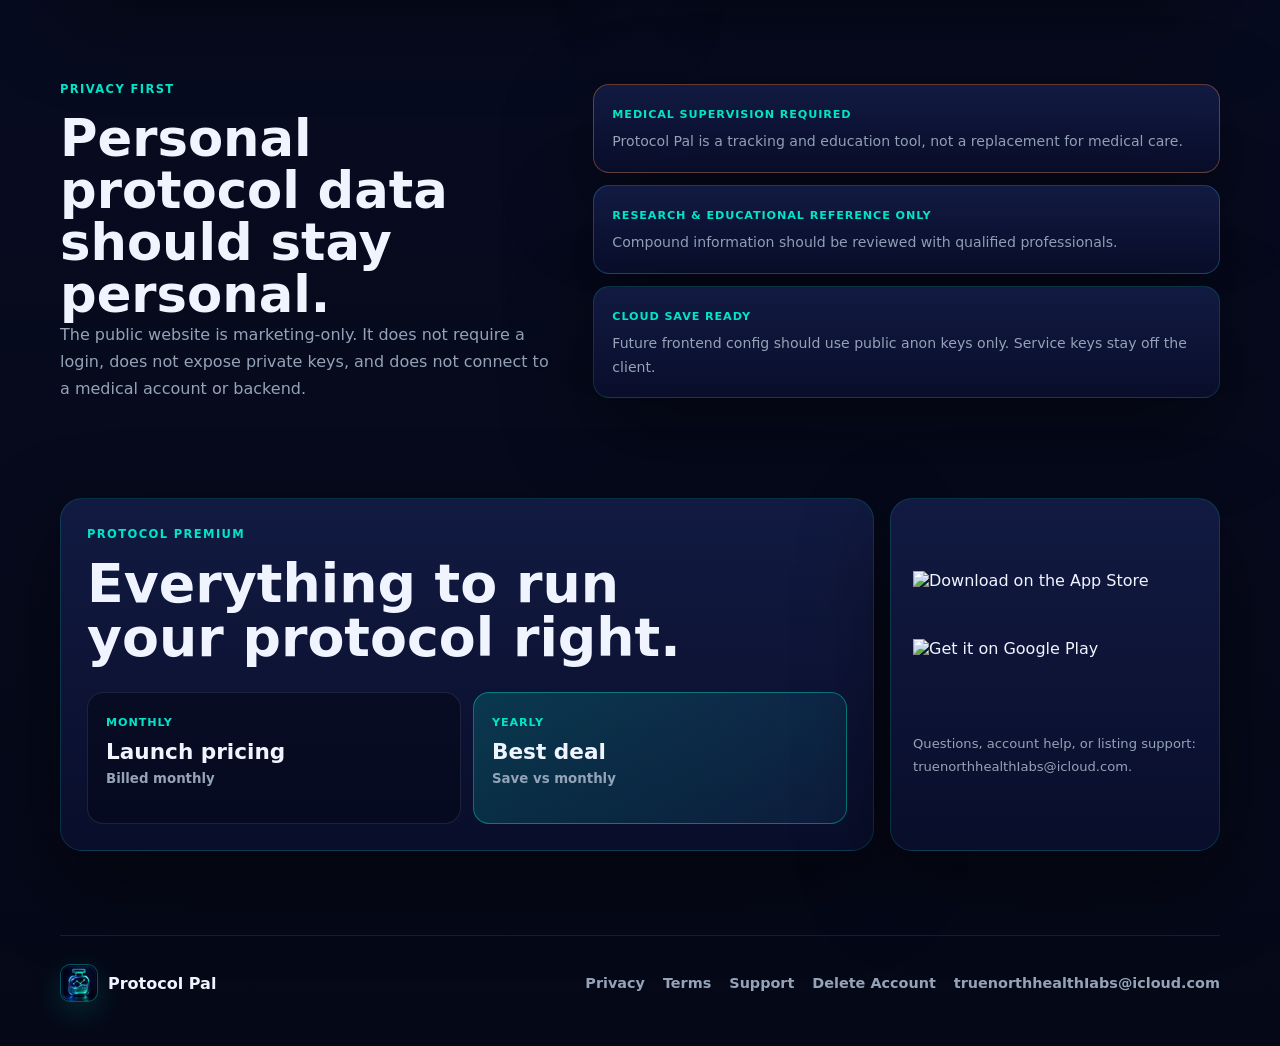
==== commit b82096ed: "Optimize responsive layout" ====
--- a/index.html
+++ b/index.html
@@ -17,7 +17,7 @@
     <meta property="og:url" content="https://protocolpal.app" />
     <link rel="icon" href="[data-uri]" />
     <link rel="apple-touch-icon" href="[data-uri]" />
-    <link rel="stylesheet" href="/styles.css?v=protocol-pal-store-badges" />
+    <link rel="stylesheet" href="/styles.css?v=protocol-pal-responsive" />
     <title>Protocol Pal: Peptide & Health</title>
   </head>
   <body>
@@ -44,7 +44,11 @@
         <div class="hero-shell">
           <div class="hero-copy">
             <p class="eyebrow">Protocol Pal: Peptide &amp; Health</p>
-            <h1 id="hero-title">Everything to run your protocol right.</h1>
+            <h1 id="hero-title">
+              <span class="phone-line">Everything to</span>
+              <span class="phone-line">run your</span>
+              <span class="phone-line">protocol right.</span>
+            </h1>
             <p>
               A private command center for dose logs, vial inventory, reconstitution math, labs,
               schedules, reminders, compound research, reports, and cloud save.
--- a/styles.css
+++ b/styles.css
@@ -926,24 +926,23 @@
 }
 
 .store-button {
-  display: grid;
-  gap: 2px;
-  min-height: 68px;
-  padding: 14px 18px;
-  border: 1px solid var(--line-strong);
-  border-radius: 12px;
-  background: rgba(5, 8, 23, 0.72);
-}
-
-.store-button span {
-  color: var(--muted);
-  font-size: 0.78rem;
-  font-weight: 850;
-}
-
-.store-button strong {
-  color: var(--text);
-  font-size: 1.25rem;
+  display: inline-flex;
+  align-items: center;
+  justify-content: flex-start;
+  width: max-content;
+  max-width: 100%;
+  border-radius: 8px;
+}
+
+.store-button img {
+  display: block;
+  width: auto;
+  height: 56px;
+  max-width: 100%;
+}
+
+.google-play-badge img {
+  height: 78px;
 }
 
 .store-column p {
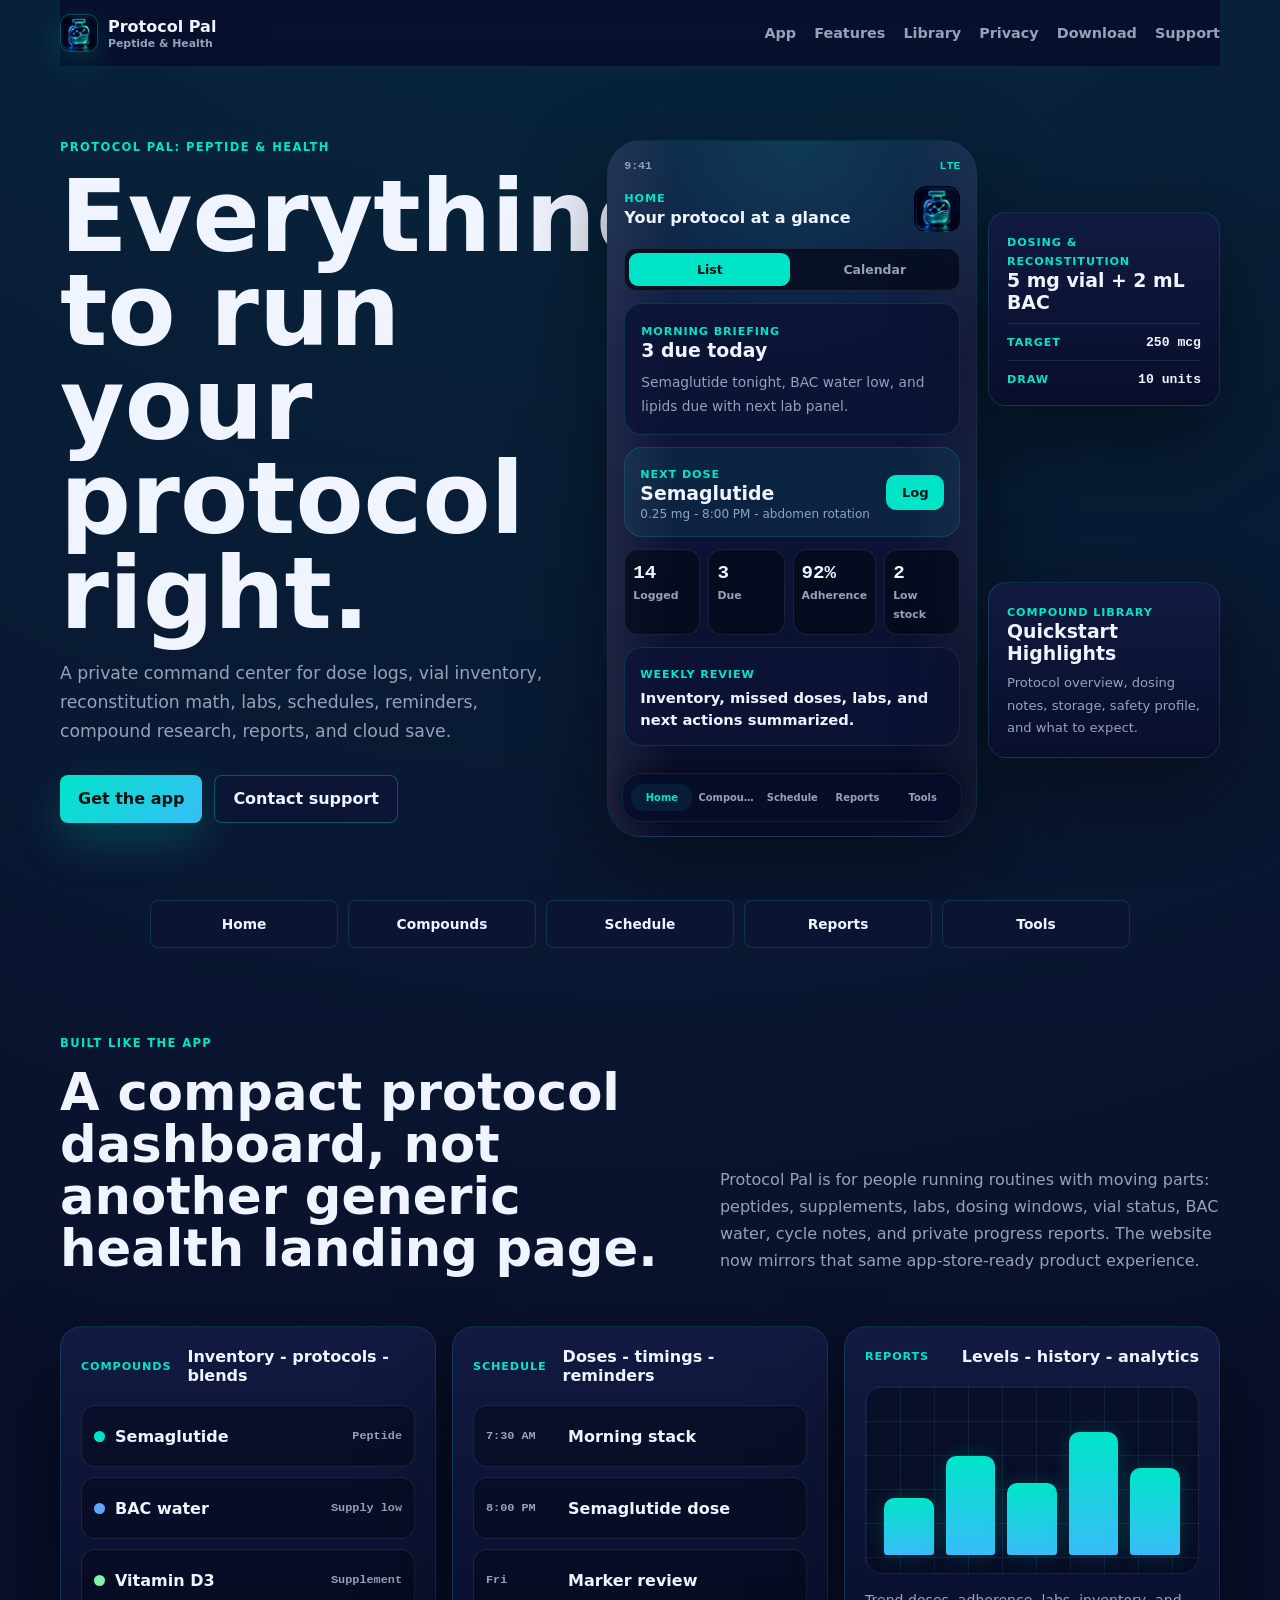
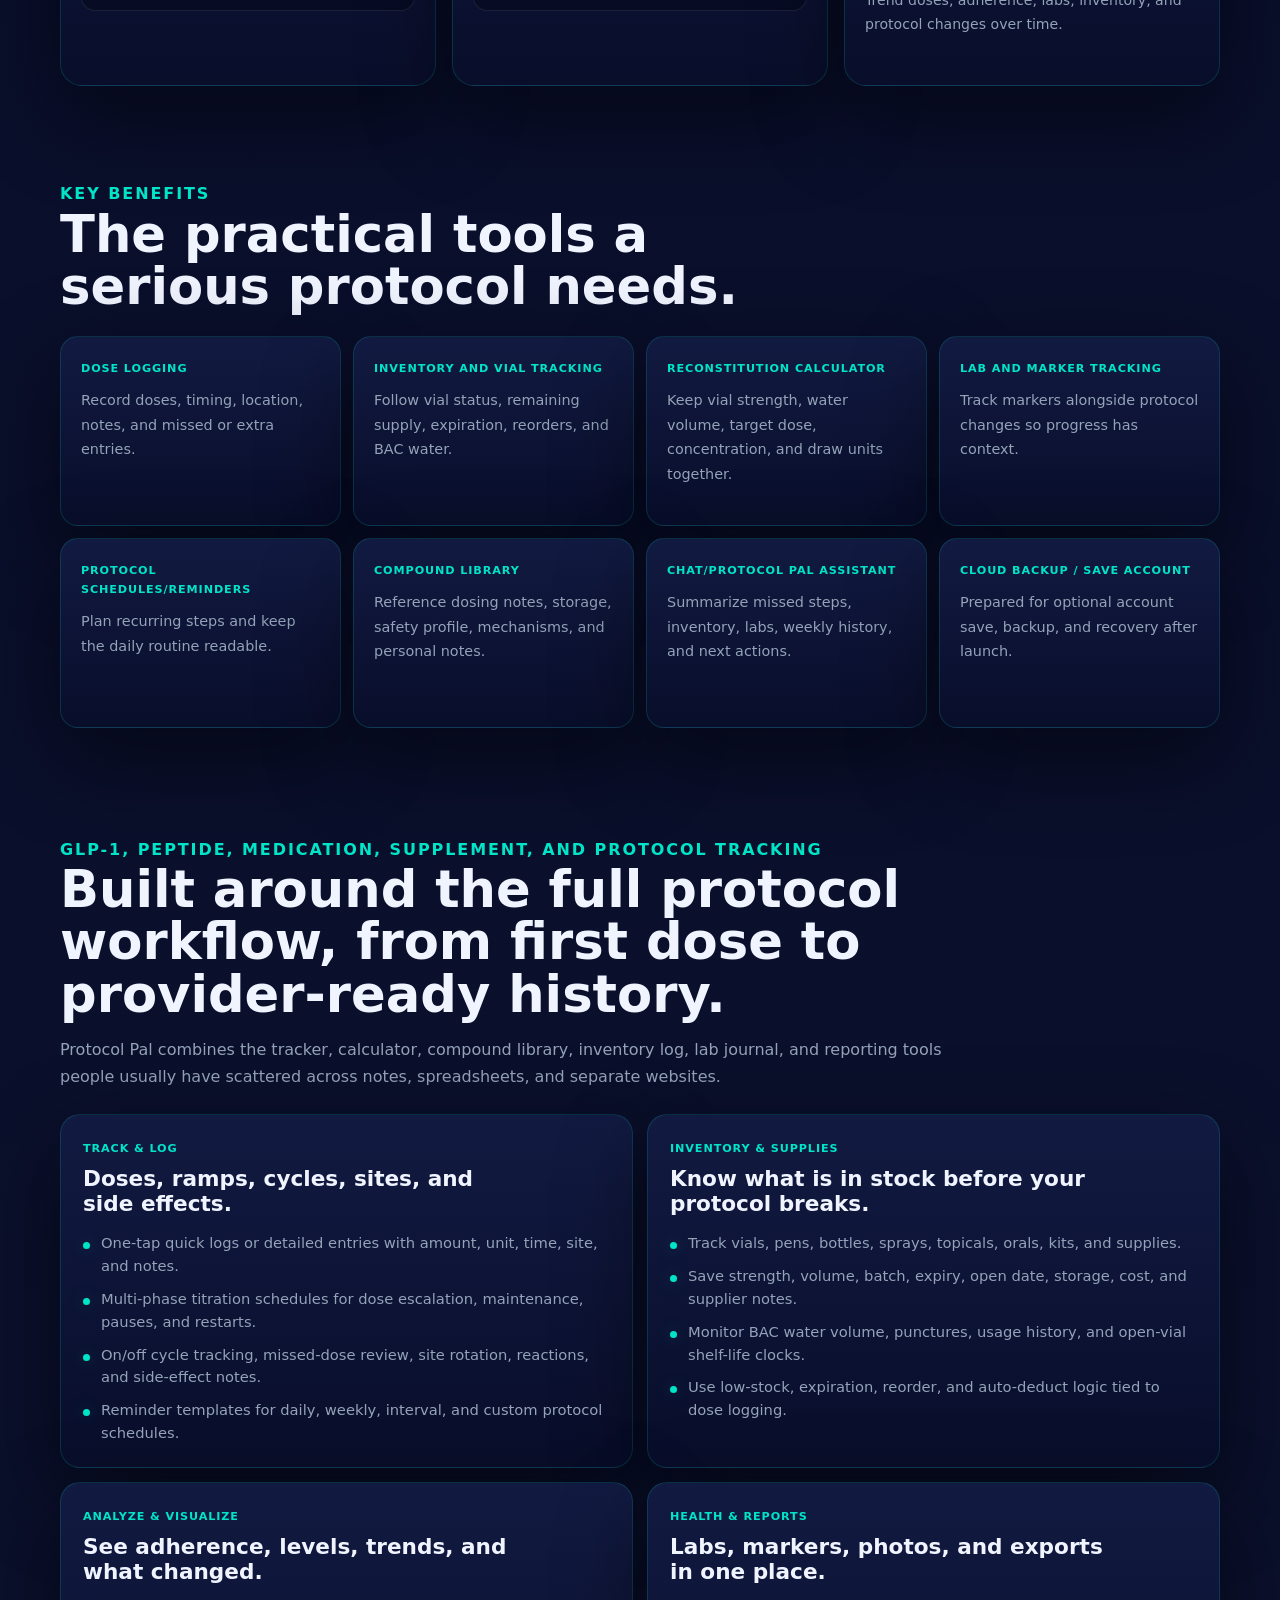
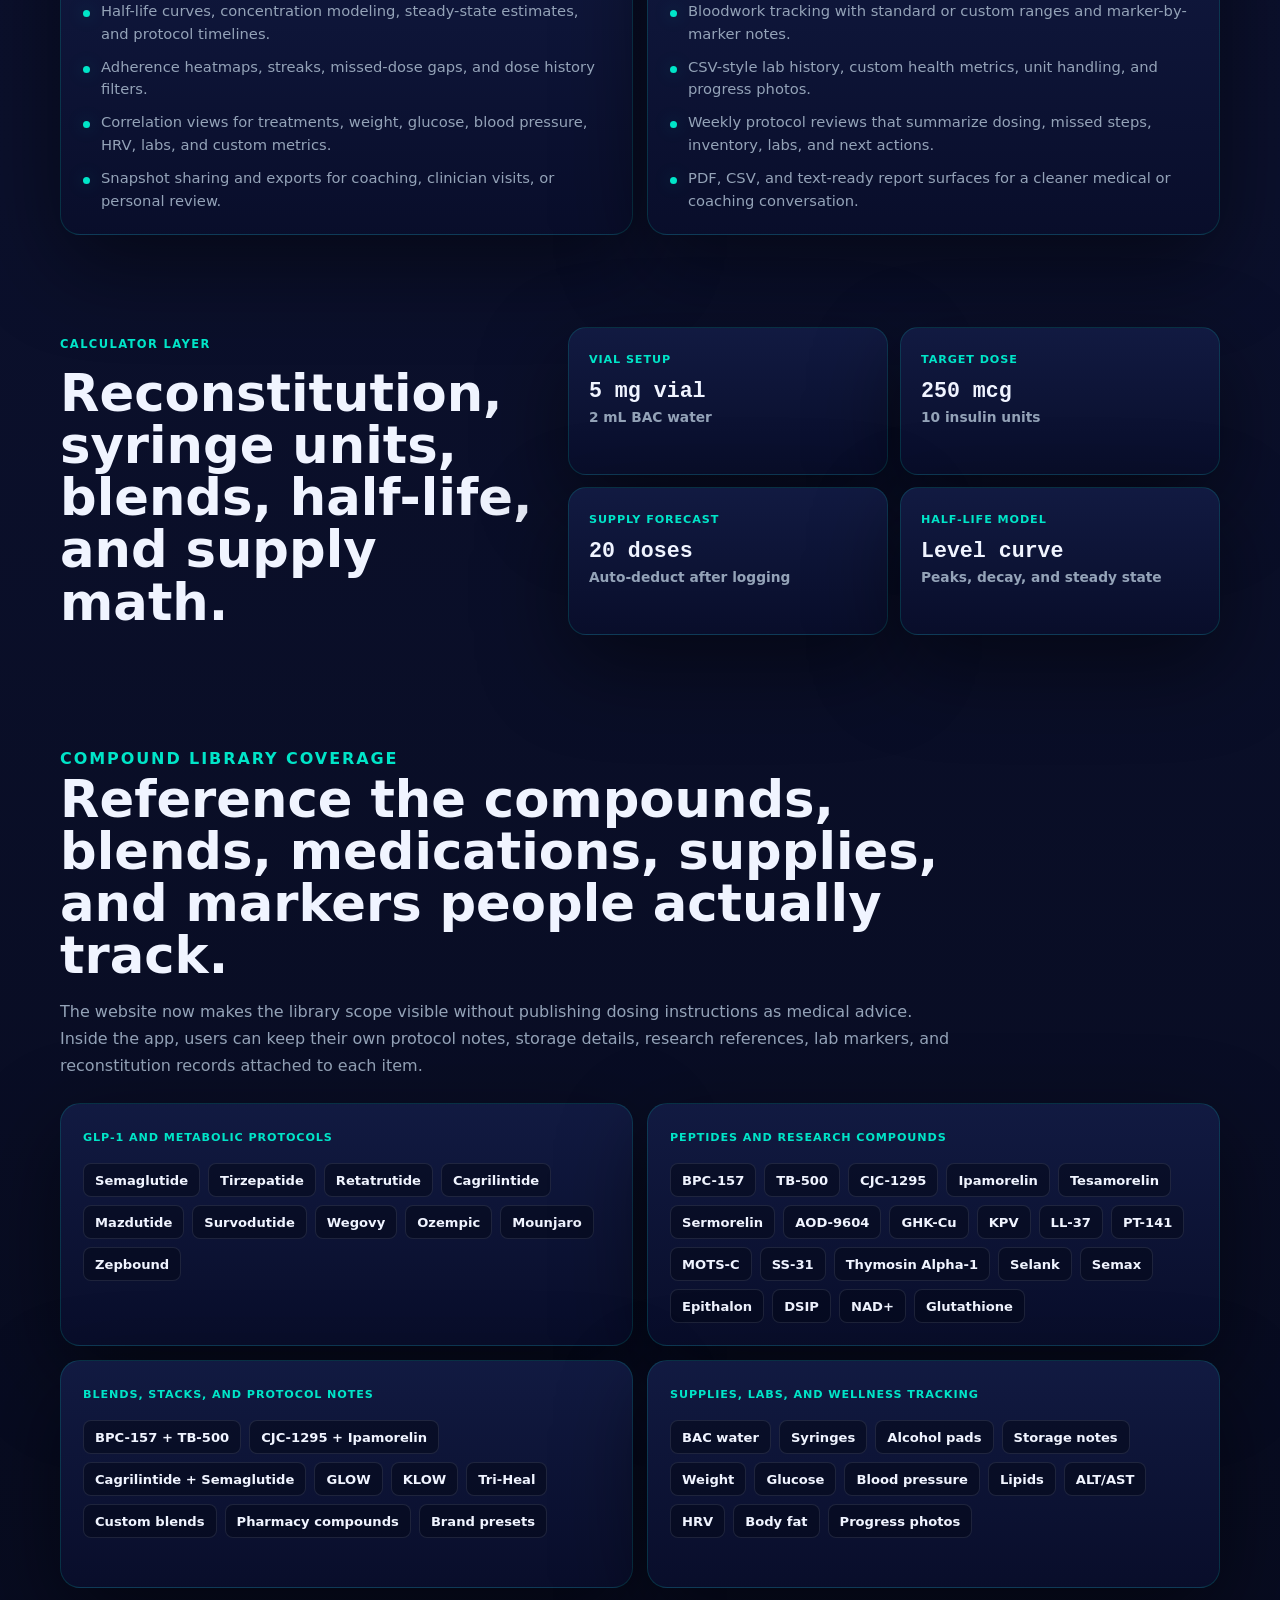
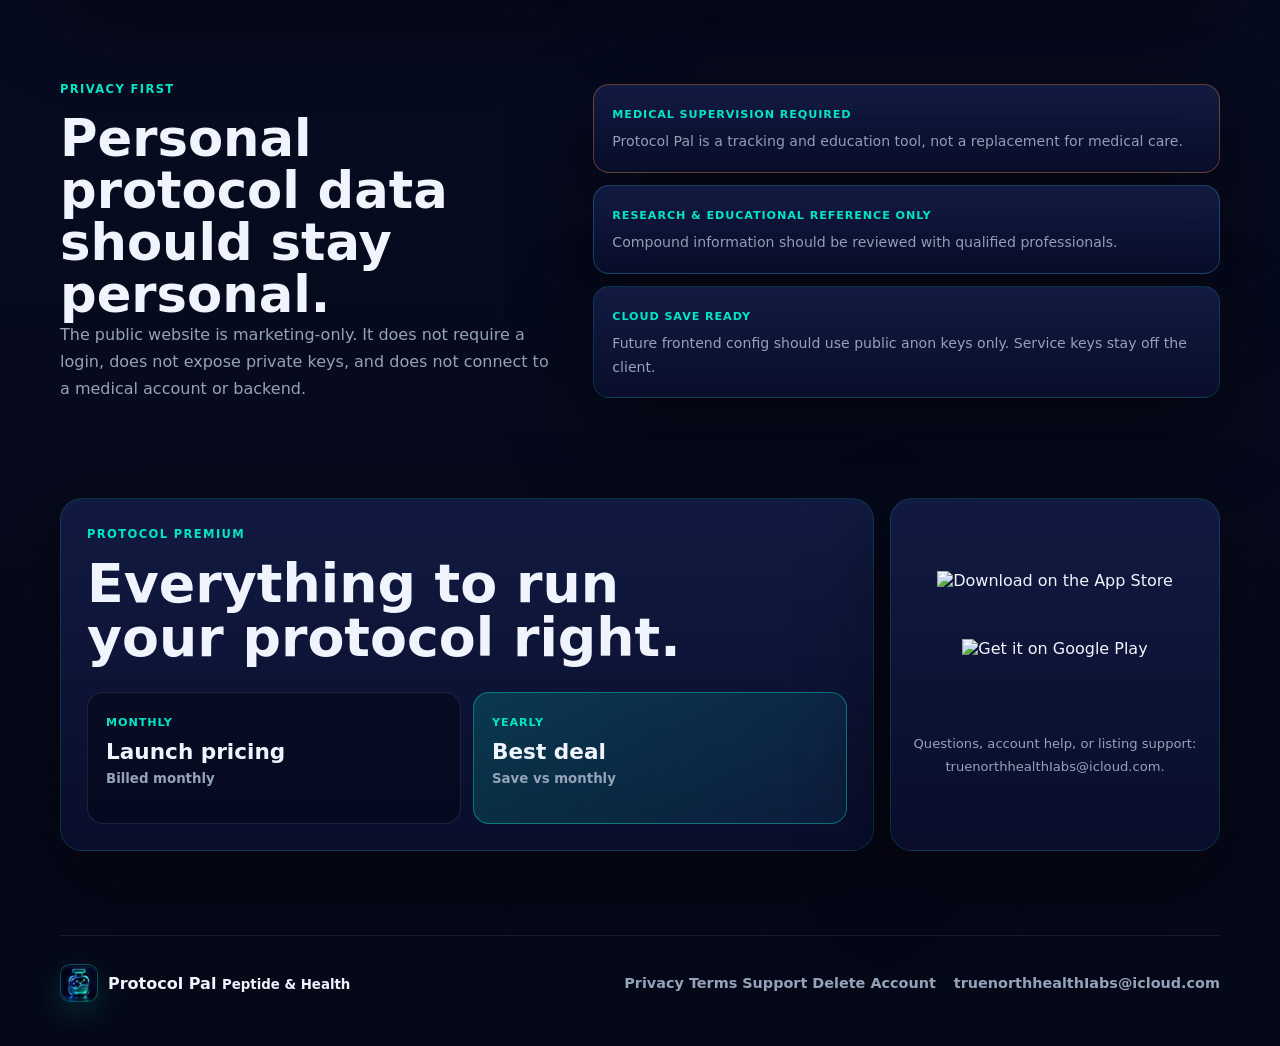
==== commit f387131a: "Clean up footer layout" ====
--- a/index.html
+++ b/index.html
@@ -17,7 +17,7 @@
     <meta property="og:url" content="https://protocolpal.app" />
     <link rel="icon" href="[data-uri]" />
     <link rel="apple-touch-icon" href="[data-uri]" />
-    <link rel="stylesheet" href="/styles.css?v=protocol-pal-responsive" />
+    <link rel="stylesheet" href="/styles.css?v=protocol-pal-footer" />
     <title>Protocol Pal: Peptide & Health</title>
   </head>
   <body>
@@ -415,14 +415,19 @@
     <footer class="site-footer">
       <a class="footer-brand" href="/">
         <span class="brand-icon" aria-hidden="true"></span>
-        <span>Protocol Pal</span>
+        <span>
+          <strong>Protocol Pal</strong>
+          <small>Peptide &amp; Health</small>
+        </span>
       </a>
       <nav aria-label="Footer">
-        <a href="/privacy.html">Privacy</a>
-        <a href="/terms.html">Terms</a>
-        <a href="/support.html">Support</a>
-        <a href="/delete-account.html">Delete Account</a>
-        <a href="mailto:truenorthhealthIabs@icloud.com">truenorthhealthIabs@icloud.com</a>
+        <span class="footer-links">
+          <a href="/privacy.html">Privacy</a>
+          <a href="/terms.html">Terms</a>
+          <a href="/support.html">Support</a>
+          <a href="/delete-account.html">Delete Account</a>
+        </span>
+        <a class="footer-email" href="mailto:truenorthhealthIabs@icloud.com">truenorthhealthIabs@icloud.com</a>
       </nav>
     </footer>
   </body>
--- a/styles.css
+++ b/styles.css
@@ -170,6 +170,10 @@
   letter-spacing: 0;
 }
 
+.phone-line {
+  display: contents;
+}
+
 h2 {
   margin-bottom: 0;
   color: var(--text);
@@ -921,6 +925,7 @@
   width: min(100%, 330px);
   display: grid;
   align-content: center;
+  justify-items: center;
   gap: 12px;
   padding: 22px;
 }
@@ -928,7 +933,7 @@
 .store-button {
   display: inline-flex;
   align-items: center;
-  justify-content: flex-start;
+  justify-content: center;
   width: max-content;
   max-width: 100%;
   border-radius: 8px;
@@ -948,6 +953,7 @@
 .store-column p {
   margin: 4px 0 0;
   font-size: 0.82rem;
+  text-align: center;
 }
 
 .site-footer {
@@ -998,8 +1004,7 @@
 
   .hero-shell,
   .two-column,
-  .privacy-band,
-  .download-section {
+  .privacy-band {
     grid-template-columns: 1fr;
   }
 
@@ -1007,8 +1012,20 @@
     gap: 22px;
   }
 
+  h1 {
+    max-width: 860px;
+    font-size: clamp(4.25rem, 10vw, 5.8rem);
+  }
+
+  h2 {
+    font-size: clamp(2.6rem, 6.2vw, 4rem);
+  }
+
   .app-showcase {
     min-height: 720px;
+    max-width: 680px;
+    width: 100%;
+    margin: 0 auto;
   }
 
   .phone-frame {
@@ -1043,12 +1060,31 @@
     grid-template-columns: 1fr;
   }
 
+  .download-section {
+    flex-direction: column;
+  }
+
   .store-column {
     width: 100%;
+    align-content: start;
+    grid-template-columns: repeat(2, max-content);
+    align-items: center;
+    justify-content: center;
+    column-gap: 16px;
+  }
+
+  .store-column p {
+    grid-column: 1 / -1;
   }
 }
 
 @media (max-width: 680px) {
+  body {
+    background:
+      radial-gradient(circle at 50% -6%, rgba(0, 229, 200, 0.12), transparent 28%),
+      linear-gradient(180deg, #080d2a 0%, #0b102c 58%, #050817 100%);
+  }
+
   .site-header,
   .site-footer {
     width: min(100% - 24px, 1160px);
@@ -1057,18 +1093,38 @@
   .site-header {
     position: relative;
     display: grid;
+    gap: 14px;
+    padding: 12px 0 8px;
   }
 
   .site-header nav,
   .site-footer nav {
+    display: grid;
+    grid-template-columns: repeat(3, minmax(0, 1fr));
+    width: 100%;
     justify-content: flex-start;
-    gap: 12px;
+    gap: 8px;
+    overflow: visible;
+    padding-bottom: 4px;
     font-size: 0.82rem;
+  }
+
+  .site-header nav a,
+  .site-footer nav a {
+    flex: 0 1 auto;
+    min-height: 36px;
+    display: inline-flex;
+    align-items: center;
+    justify-content: center;
+    padding: 0 10px;
+    border: 1px solid rgba(148, 163, 184, 0.14);
+    border-radius: 8px;
+    background: rgba(5, 8, 23, 0.32);
   }
 
   .hero {
     min-height: 0;
-    padding-top: 24px;
+    padding: 22px 0 38px;
   }
 
   .hero-shell,
@@ -1081,18 +1137,39 @@
   }
 
   h1 {
-    font-size: clamp(2.5rem, 14vw, 4.3rem);
+    max-width: 100%;
+    font-size: clamp(2.5rem, 11vw, 3.65rem);
+    line-height: 0.98;
+  }
+
+  .phone-line {
+    display: block;
+  }
+
+  h2,
+  .premium-panel h2,
+  .calculator-lab h2 {
+    font-size: clamp(2.15rem, 10vw, 3.35rem);
+    line-height: 1.04;
+  }
+
+  .hero-copy p:not(.eyebrow),
+  .section-heading p,
+  .two-column p:last-child {
+    font-size: 0.98rem;
   }
 
   .app-showcase {
-    min-height: 742px;
+    max-width: 430px;
+    min-height: 0;
   }
 
   .phone-frame {
-    width: min(100%, 360px);
-    min-height: 640px;
+    width: 100%;
+    min-height: 616px;
     padding-right: 13px;
     padding-left: 13px;
+    border-radius: 28px;
   }
 
   .metric-grid {
@@ -1114,7 +1191,6 @@
 
   .app-showcase {
     display: grid;
-    min-height: 0;
   }
 
   .module-strip {
@@ -1136,8 +1212,36 @@
     grid-template-columns: 1fr;
   }
 
+  .two-column,
+  .feature-section,
+  .deep-section,
+  .calculator-lab,
+  .library-section {
+    padding-bottom: 64px;
+  }
+
+  .screen-wall {
+    margin-bottom: 64px;
+  }
+
+  .screen-panel,
+  .capability-card,
+  .library-card-full,
+  .premium-panel,
+  .store-column {
+    border-radius: 16px;
+  }
+
+  .screen-panel,
+  .capability-card,
+  .library-card-full,
+  .premium-panel {
+    padding: 18px;
+  }
+
   .feature-grid article {
     min-height: 0;
+    padding: 18px;
   }
 
   .privacy-band,
@@ -1145,7 +1249,143 @@
     padding-bottom: 62px;
   }
 
+  .download-section {
+    gap: 12px;
+  }
+
+  .store-column {
+    grid-template-columns: 1fr;
+    justify-items: center;
+    padding: 18px;
+  }
+
+  .store-column p {
+    grid-column: auto;
+  }
+
   .app-dock {
     font-size: 0.58rem;
   }
 }
+
+@media (max-width: 430px) {
+  .brand-icon,
+  .logo-mark {
+    width: 34px;
+    height: 34px;
+    border-radius: 9px;
+  }
+
+  .brand strong {
+    font-size: 0.98rem;
+  }
+
+  .brand small {
+    font-size: 0.62rem;
+  }
+
+  .hero-actions {
+    display: grid;
+    grid-template-columns: 1fr;
+  }
+
+  .button {
+    width: 100%;
+    min-height: 46px;
+  }
+
+  .phone-frame {
+    min-height: 594px;
+    padding: 14px 11px 72px;
+  }
+
+  .phone-status,
+  .app-header,
+  .briefing-card,
+  .next-dose,
+  .mini-report {
+    margin-bottom: 10px;
+  }
+
+  .app-header strong,
+  .briefing-card strong,
+  .next-dose strong {
+    font-size: 1rem;
+  }
+
+  .app-badge {
+    width: 40px;
+    height: 40px;
+    border-radius: 10px;
+  }
+
+  .briefing-card,
+  .next-dose,
+  .mini-report {
+    border-radius: 14px;
+  }
+
+  .briefing-card,
+  .next-dose,
+  .mini-report,
+  .side-card {
+    padding: 13px;
+  }
+
+  .briefing-card p,
+  .side-card p {
+    font-size: 0.8rem;
+  }
+
+  .metric-grid div {
+    min-height: 66px;
+    padding: 10px 8px;
+  }
+
+  .metric-grid strong {
+    font-size: 1.05rem;
+  }
+
+  .app-dock {
+    right: 10px;
+    bottom: 10px;
+    left: 10px;
+    padding: 8px 6px;
+  }
+
+  .store-button img {
+    height: 50px;
+  }
+
+  .google-play-badge img {
+    height: 70px;
+  }
+}
+
+@media (min-width: 981px) and (max-width: 1180px) {
+  .hero-shell {
+    grid-template-columns: minmax(0, 0.86fr) minmax(390px, 1fr);
+    gap: 28px;
+  }
+
+  h1 {
+    font-size: clamp(4.4rem, 7.5vw, 5.6rem);
+  }
+
+  .app-showcase {
+    min-height: 640px;
+  }
+
+  .phone-frame {
+    width: 340px;
+    min-height: 630px;
+  }
+
+  .side-card {
+    width: 214px;
+  }
+
+  .feature-grid {
+    grid-template-columns: repeat(3, 1fr);
+  }
+}
